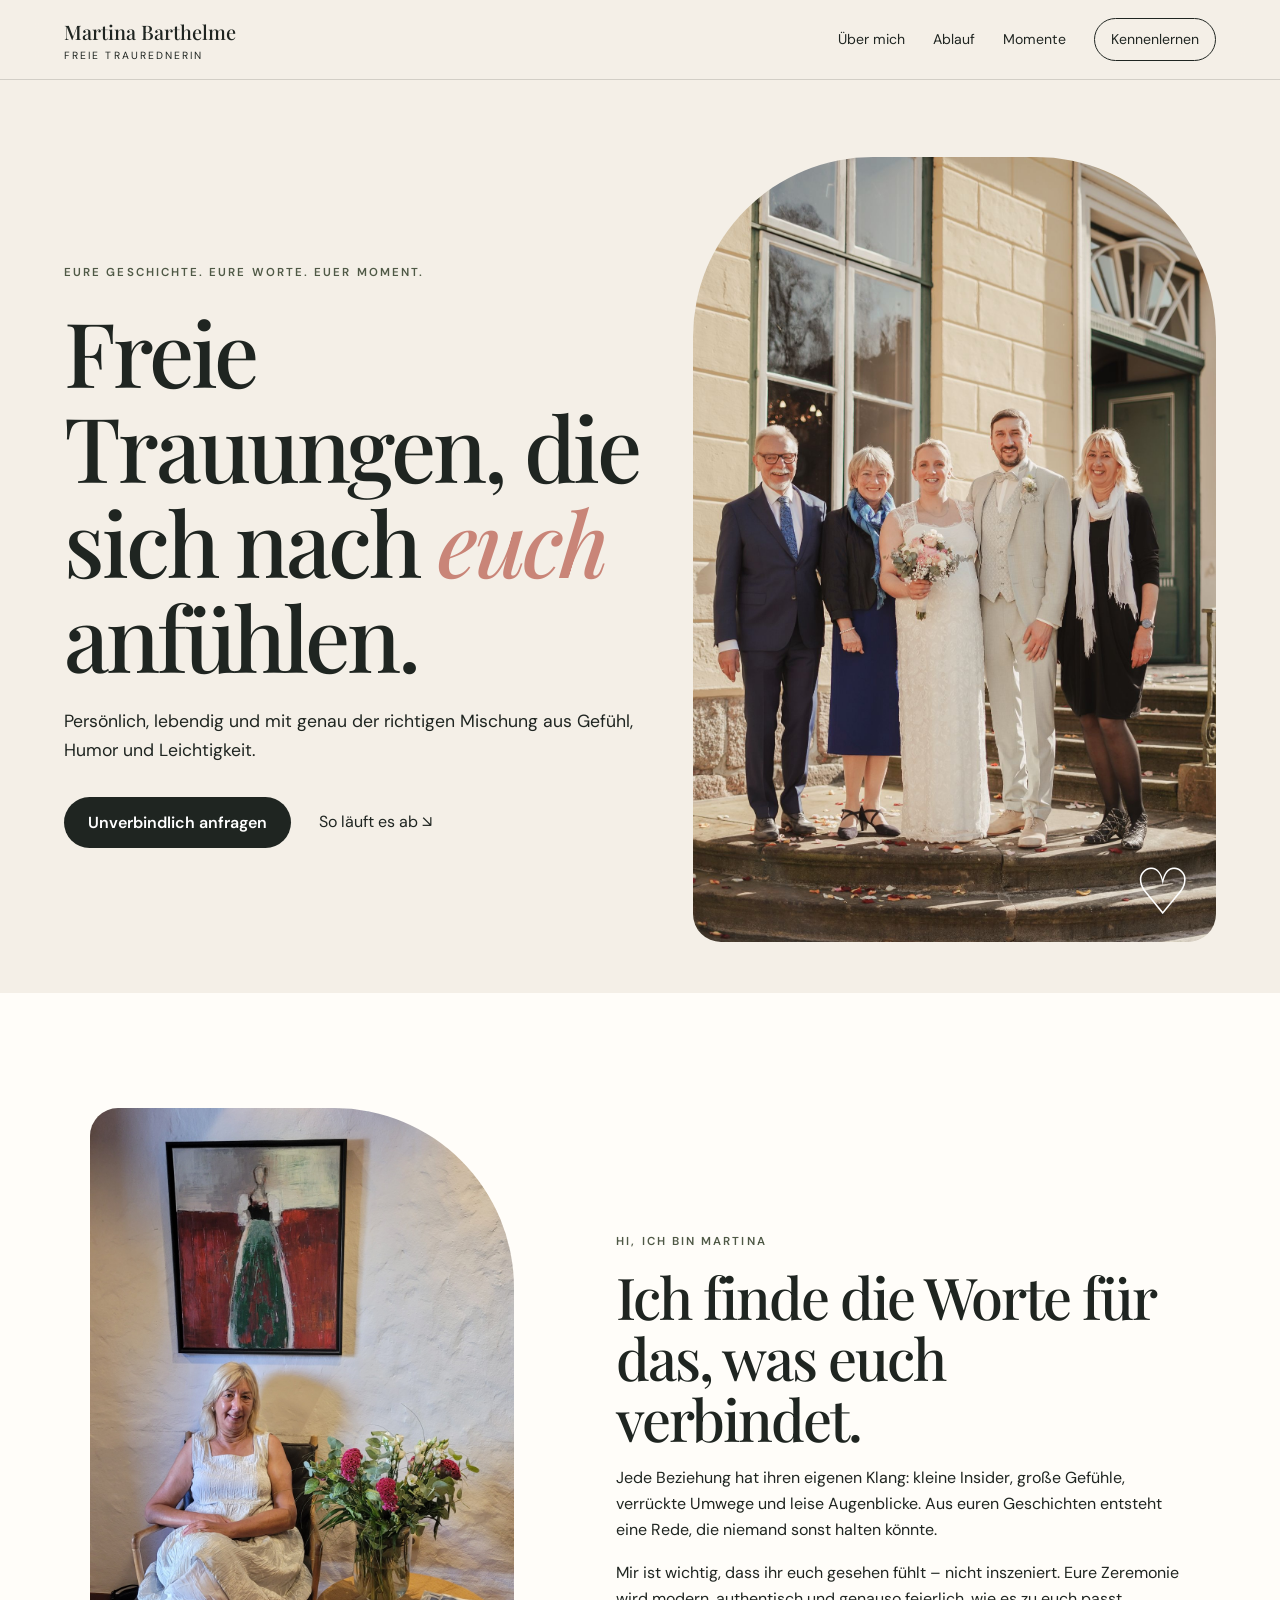
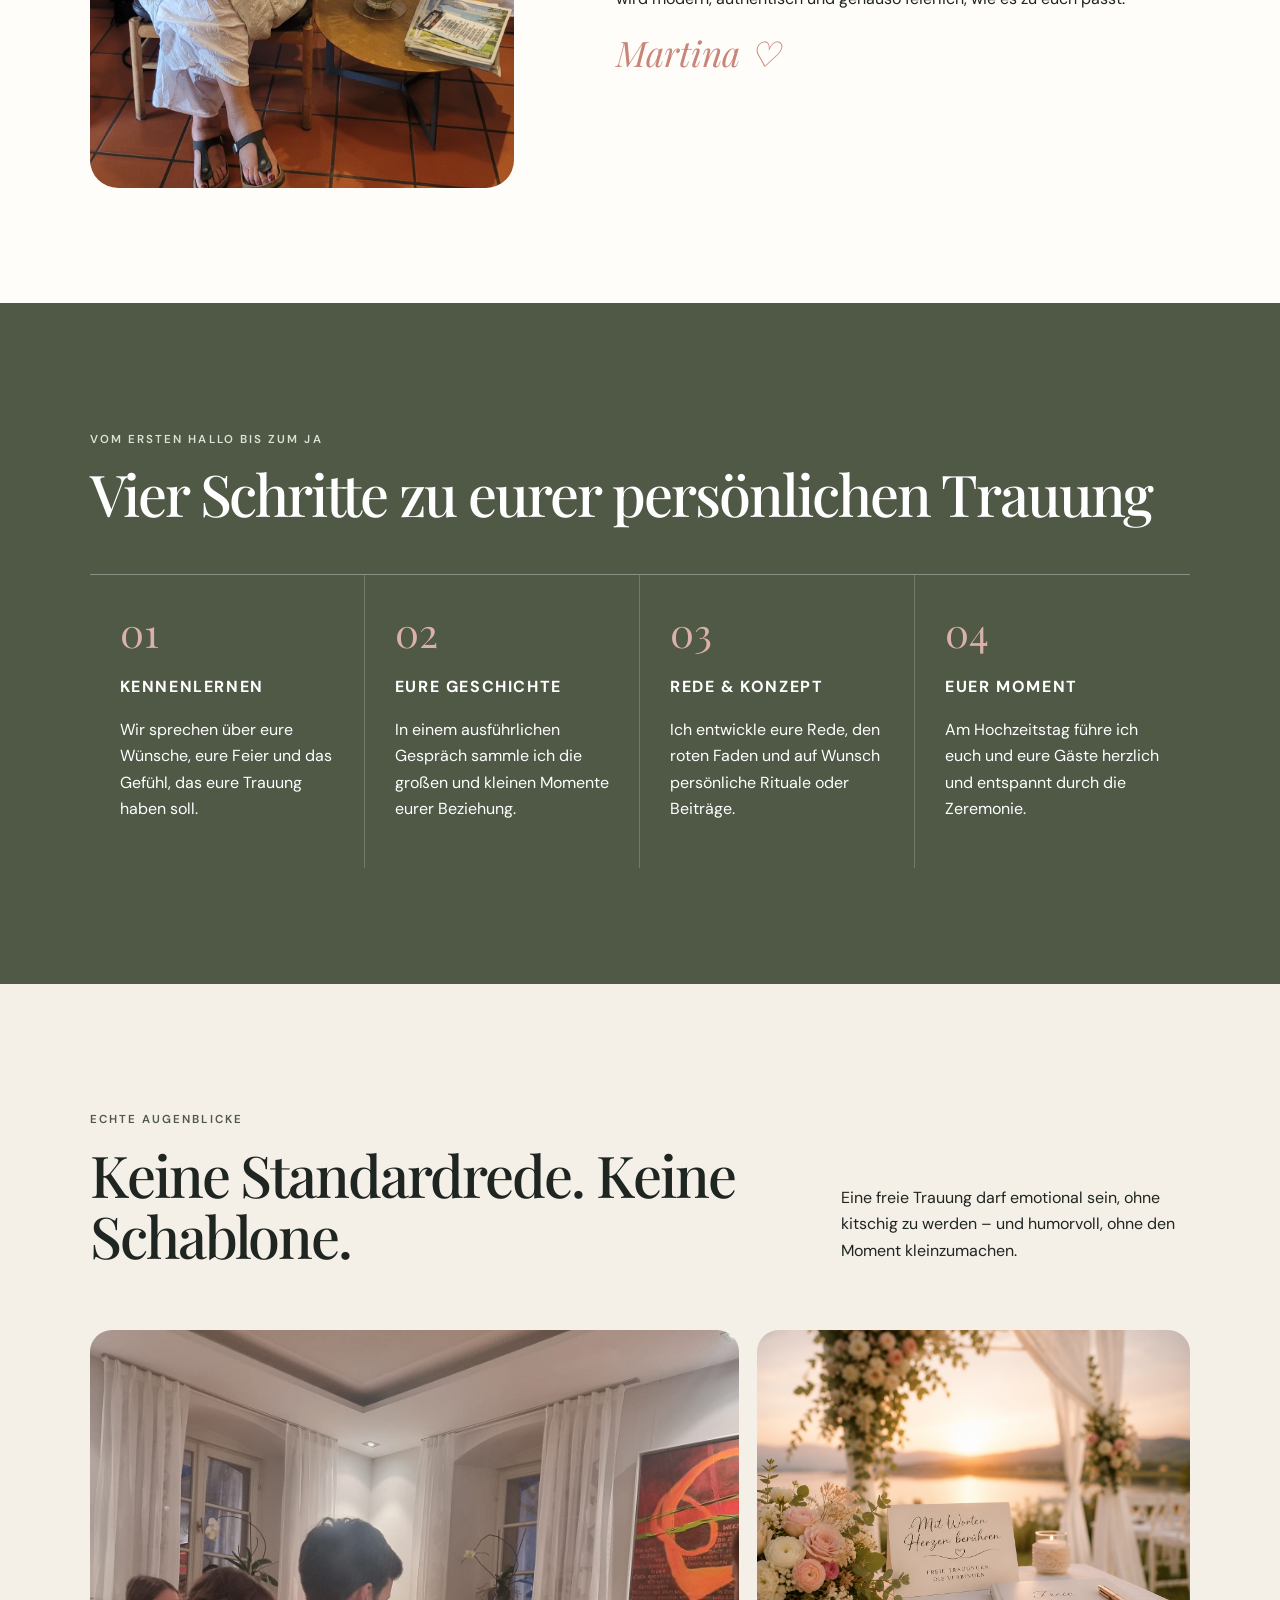
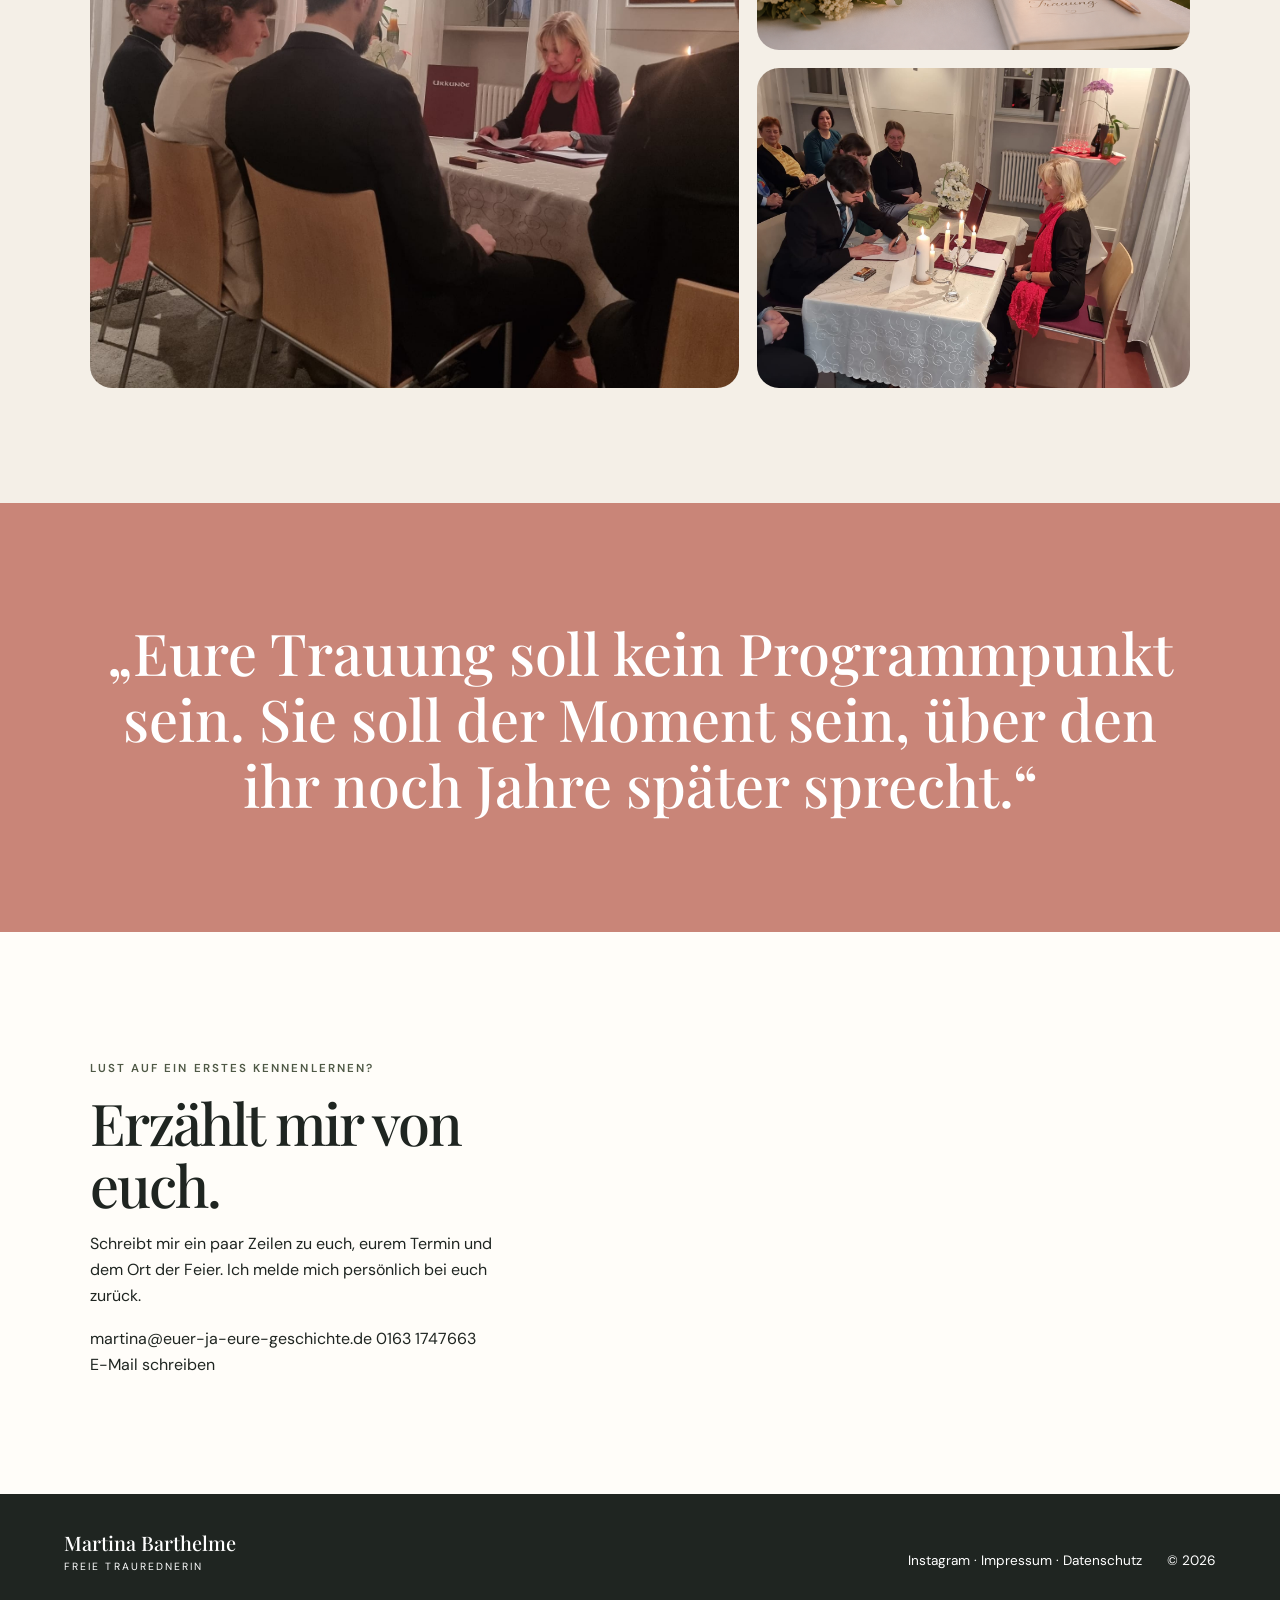
==== index.html @ 6da5a21f "Update index.html" ====
<!doctype html><html lang="de"><head><meta charset="utf-8"><meta name="viewport" content="width=device-width,initial-scale=1"><title>Martina Barthelme · Freie Traurednerin</title><meta name="description" content="Persönliche freie Trauungen mit Herz, Humor und Leichtigkeit."><link rel="preconnect" href="https://fonts.googleapis.com"><link rel="preconnect" href="https://fonts.gstatic.com" crossorigin><link href="https://fonts.googleapis.com/css2?family=DM+Sans:wght@400;500;600&family=Playfair+Display:ital,wght@0,500;1,500&display=swap" rel="stylesheet"><link rel="stylesheet" href="styles.css"></head><body>
<header><a class="brand" href="#start"><b>Martina Barthelme</b><span>Freie Traurednerin</span></a><button id="menu">Menü</button><nav><a href="#ueber">Über mich</a><a href="#ablauf">Ablauf</a><a href="#momente">Momente</a><a class="pill" href="#kontakt">Kennenlernen</a></nav></header>
<main><section id="start" class="hero"><div class="copy"><p class="kicker">Eure Geschichte. Eure Worte. Euer Moment.</p><h1>Freie Trauungen, die sich nach <em>euch</em> anfühlen.</h1><p>Persönlich, lebendig und mit genau der richtigen Mischung aus Gefühl, Humor und Leichtigkeit.</p><div class="actions"><a class="btn" href="#kontakt">Unverbindlich anfragen</a><a href="#ablauf">So läuft es ab ↘</a></div></div><div class="heroimg"><img src="assets/hochzeit-gruppe.jpg" alt="Martina mit Hochzeitspaar"><i>♡</i></div></section>
<section id="ueber" class="about"><div class="portrait"><img src="assets/martina-portrait.jpg" alt="Martina Barthelme"></div><div><p class="kicker">Hi, ich bin Martina</p><h2>Ich finde die Worte für das, was euch verbindet.</h2><p>Jede Beziehung hat ihren eigenen Klang: kleine Insider, große Gefühle, verrückte Umwege und leise Augenblicke. Aus euren Geschichten entsteht eine Rede, die niemand sonst halten könnte.</p><p>Mir ist wichtig, dass ihr euch gesehen fühlt – nicht inszeniert. Eure Zeremonie wird modern, authentisch und genauso feierlich, wie es zu euch passt.</p><div class="sign">Martina ♡</div></div></section>
<section id="ablauf" class="process"><p class="kicker">Vom ersten Hallo bis zum Ja</p><h2>Vier Schritte zu eurer persönlichen Trauung</h2><div class="steps"><article><b>01</b><h3>Kennenlernen</h3><p>Wir sprechen über eure Wünsche, eure Feier und das Gefühl, das eure Trauung haben soll.</p></article><article><b>02</b><h3>Eure Geschichte</h3><p>In einem ausführlichen Gespräch sammle ich die großen und kleinen Momente eurer Beziehung.</p></article><article><b>03</b><h3>Rede & Konzept</h3><p>Ich entwickle eure Rede, den roten Faden und auf Wunsch persönliche Rituale oder Beiträge.</p></article><article><b>04</b><h3>Euer Moment</h3><p>Am Hochzeitstag führe ich euch und eure Gäste herzlich und entspannt durch die Zeremonie.</p></article></div></section>
<section id="momente" class="moments"><div class="intro"><div><p class="kicker">Echte Augenblicke</p><h2>Keine Standardrede. Keine Schablone.</h2></div><p>Eine freie Trauung darf emotional sein, ohne kitschig zu werden – und humorvoll, ohne den Moment kleinzumachen.</p></div><div class="gallery"><figure class="big"><img src="assets/trauung-lesung.jpg" alt="Martina während einer Trauung"></figure><figure><img src="assets/traurednerin.png" alt="Martina mit Herz"></figure><figure><img src="assets/trauung-unterschrift.jpg" alt="Unterschrift während einer Trauung"></figure></div></section>
<section class="quote">„Eure Trauung soll kein Programmpunkt sein. Sie soll der Moment sein, über den ihr noch Jahre später sprecht.“</section>
  




  <section id="kontakt" class="contact">
    <div>
      <p class="kicker">Lust auf ein erstes Kennenlernen?</p>
      <h2>Erzählt mir von euch.</h2>

      <p>
        Schreibt mir ein paar Zeilen zu euch, eurem Termin und dem Ort der Feier.
        Ich melde mich persönlich bei euch zurück.
      </p>

      <div class="contact-details">
        <a href="mailto:martina@euer-ja-eure-geschichte.de">
          martina@euer-ja-eure-geschichte.de
        </a>

        <a href="tel:+491631747663">
          0163 1747663
        </a>
      </div>

      <div class="contact-cta">
        <a class="button"
           href="mailto:martina@euer-ja-eure-geschichte.de?subject=Anfrage%20freie%20Trauung">
          E-Mail schreiben
        </a>
      </div>
    </div>
  </section>


  

</main>
<footer>
  <div class="brand">
    <b>Martina Barthelme</b><span>Freie Traurednerin</span></div><div><a href="#">Instagram</a> · <a href="impressum.html">Impressum</a> · <a href="datenschutz_martina_barthelme.html">Datenschutz</a></div><span>© 2026</span></footer><script src="script.js"></script>
                                                                                                                                                                                                                                                                            </body></html>
---- styles.css ----
:root{--cream:#f4efe7;--paper:#fffdf9;--ink:#1f2521;--olive:#4f5946;--rose:#c98578;--line:rgba(31,37,33,.16)}*{box-sizing:border-box}html{scroll-behavior:smooth}body{margin:0;background:var(--cream);color:var(--ink);font-family:"DM Sans",sans-serif;line-height:1.65}img{width:100%;height:100%;object-fit:cover;display:block}a{color:inherit;text-decoration:none}header{position:sticky;top:0;z-index:10;display:flex;justify-content:space-between;align-items:center;padding:18px 5vw;background:#f4efe7e8;backdrop-filter:blur(16px);border-bottom:1px solid var(--line)}.brand{display:flex;flex-direction:column;line-height:1.1}.brand b{font:500 1.25rem "Playfair Display",serif}.brand span{text-transform:uppercase;letter-spacing:.2em;font-size:.65rem;margin-top:5px}nav{display:flex;gap:28px;align-items:center;font-size:.88rem}.pill{border:1px solid;border-radius:99px;padding:9px 16px}#menu{display:none;border:1px solid;border-radius:99px;background:none;padding:8px 14px}.hero{min-height:88vh;padding:6vw 5vw 4vw;display:grid;grid-template-columns:1.05fr .95fr;gap:4vw}.copy{align-self:center}.kicker{text-transform:uppercase;letter-spacing:.18em;font-weight:600;font-size:.72rem;color:var(--olive)}h1,h2{font:500 clamp(2.4rem,4.5vw,5rem)/1.06 "Playfair Display",serif;letter-spacing:-.035em;margin:.25em 0}h1{font-size:clamp(3.2rem,7vw,7rem)}h1 em{color:var(--rose)}.copy>p:not(.kicker){max-width:600px;font-size:1.1rem}.actions{display:flex;align-items:center;gap:28px;margin-top:32px}.btn{display:inline-block;border:0;border-radius:99px;background:var(--ink);color:white;padding:15px 24px;font:600 1rem "DM Sans"}.heroimg{position:relative;min-height:650px;border-radius:180px 180px 28px 28px;overflow:hidden}.heroimg i{position:absolute;right:25px;bottom:12px;color:white;font:4rem serif}.about,.contact{padding:9vw 7vw;background:var(--paper);display:grid;grid-template-columns:.85fr 1.15fr;gap:8vw;align-items:center}.portrait{height:680px;border-radius:28px 180px 28px 28px;overflow:hidden}.sign{font:italic 2.2rem "Playfair Display";color:var(--rose)}.process{padding:9vw 7vw;background:var(--olive);color:white}.process .kicker{color:#dce3d6}.steps{display:grid;grid-template-columns:repeat(4,1fr);margin-top:50px;border-top:1px solid #ffffff55}.steps article{padding:30px;border-right:1px solid #ffffff33}.steps article:last-child{border:0}.steps b{font:2.5rem "Playfair Display";color:#d9b1a8}.steps h3{text-transform:uppercase;letter-spacing:.1em;font-size:1rem}.moments{padding:9vw 7vw}.intro{display:grid;grid-template-columns:1.3fr .7fr;gap:8vw;align-items:end}.gallery{display:grid;grid-template-columns:1.2fr .8fr;grid-template-rows:320px 320px;gap:18px;margin-top:50px}.gallery figure{margin:0;overflow:hidden;border-radius:22px}.gallery .big{grid-row:1/3}.quote{padding:9vw 8vw;background:var(--rose);color:white;text-align:center;font:500 clamp(2rem,4.5vw,4.8rem)/1.15 "Playfair Display"}.contact form{display:grid;gap:17px}.contact label{display:grid;gap:6px;font-size:.85rem;font-weight:600}input,textarea{border:0;border-bottom:1px solid var(--line);background:transparent;padding:12px 2px;font:inherit}footer{padding:35px 5vw;background:var(--ink);color:white;display:grid;grid-template-columns:1fr auto auto;gap:25px;align-items:end;font-size:.85rem}footer .brand{font-size:1rem}@media(max-width:900px){#menu{display:block}nav{display:none;position:absolute;top:75px;left:5vw;right:5vw;background:var(--paper);padding:20px;border-radius:20px;flex-direction:column;align-items:stretch}nav.open{display:flex}.hero,.about,.contact{grid-template-columns:1fr}.heroimg{min-height:520px}.portrait{height:550px}.steps{grid-template-columns:1fr 1fr}.intro{grid-template-columns:1fr}footer{grid-template-columns:1fr}}@media(max-width:600px){header{padding:15px 20px}.hero,.about,.process,.moments,.contact{padding:65px 22px}.heroimg{min-height:420px;border-radius:110px 110px 24px 24px}.actions{align-items:flex-start;flex-direction:column}.steps{grid-template-columns:1fr}.steps article{border-right:0;border-bottom:1px solid #ffffff33}.gallery{grid-template-columns:1fr;grid-template-rows:420px 300px 300px}.gallery .big{grid-row:auto}}
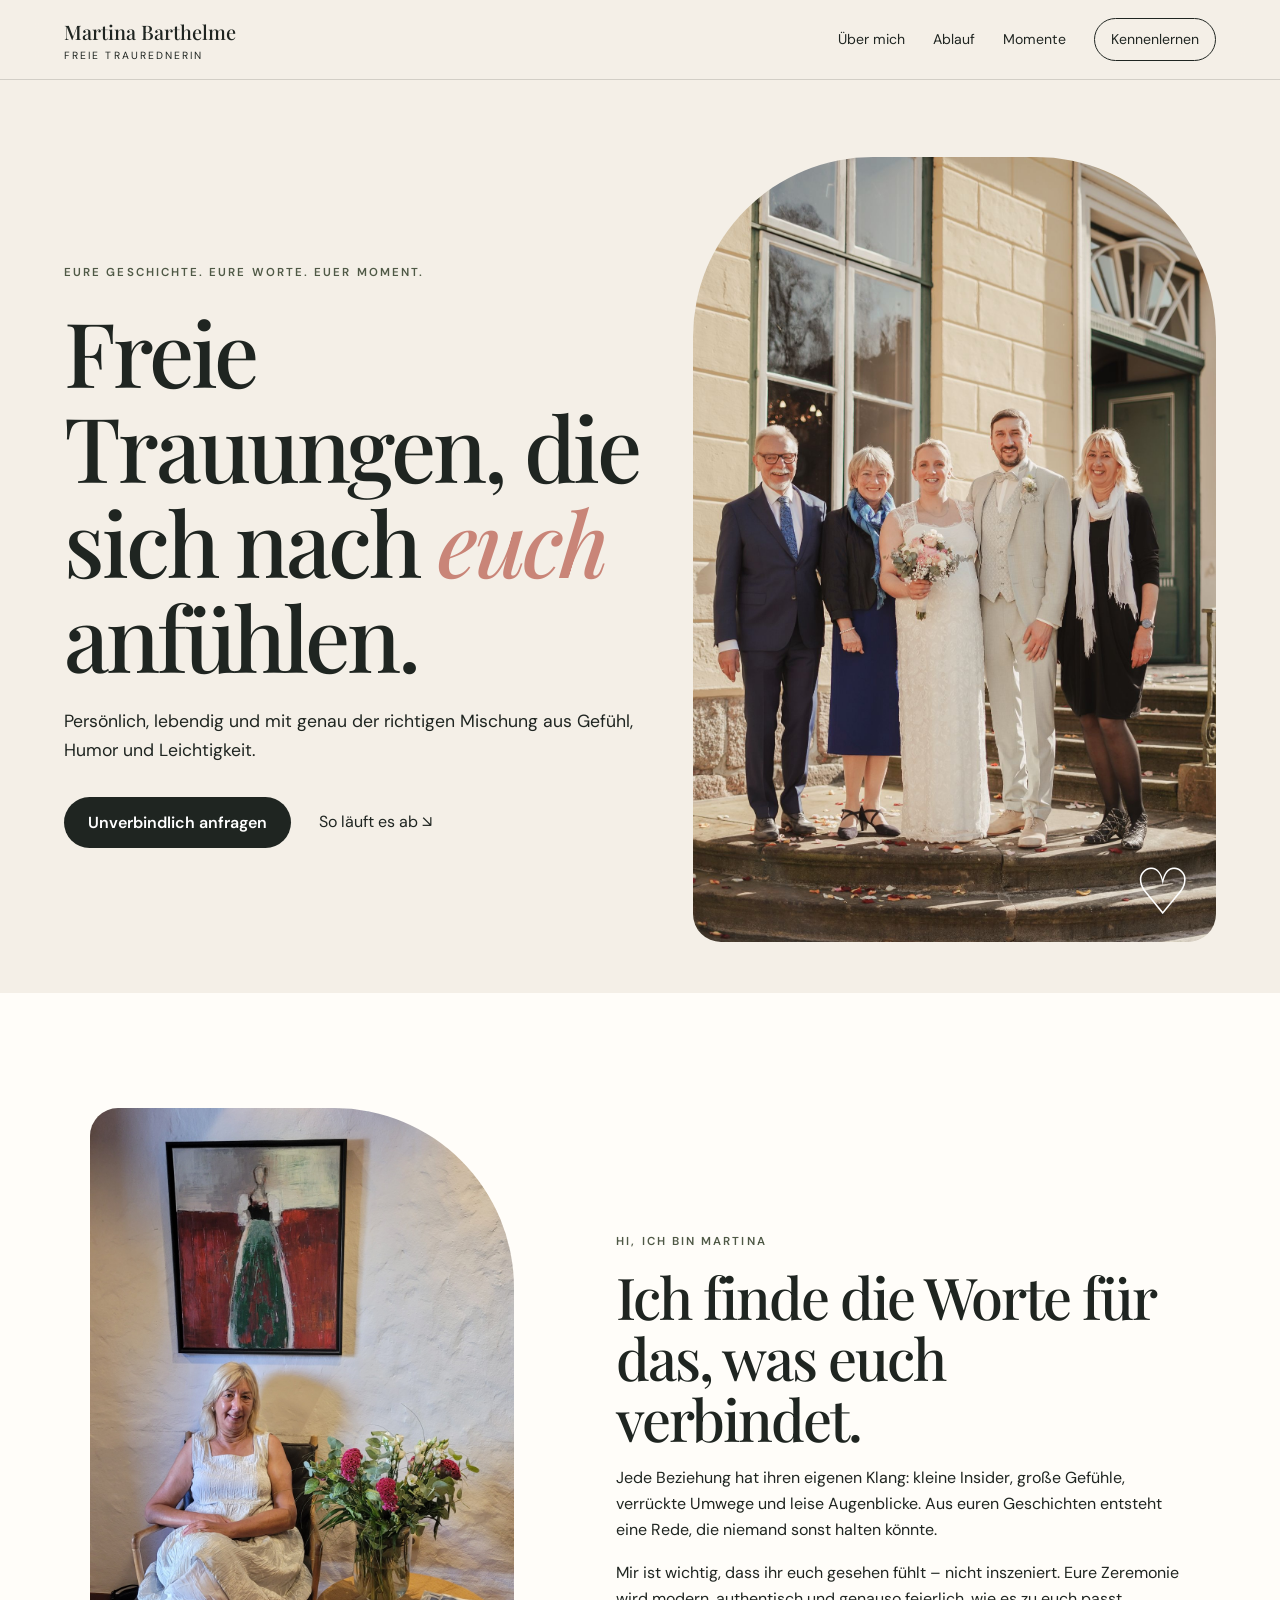
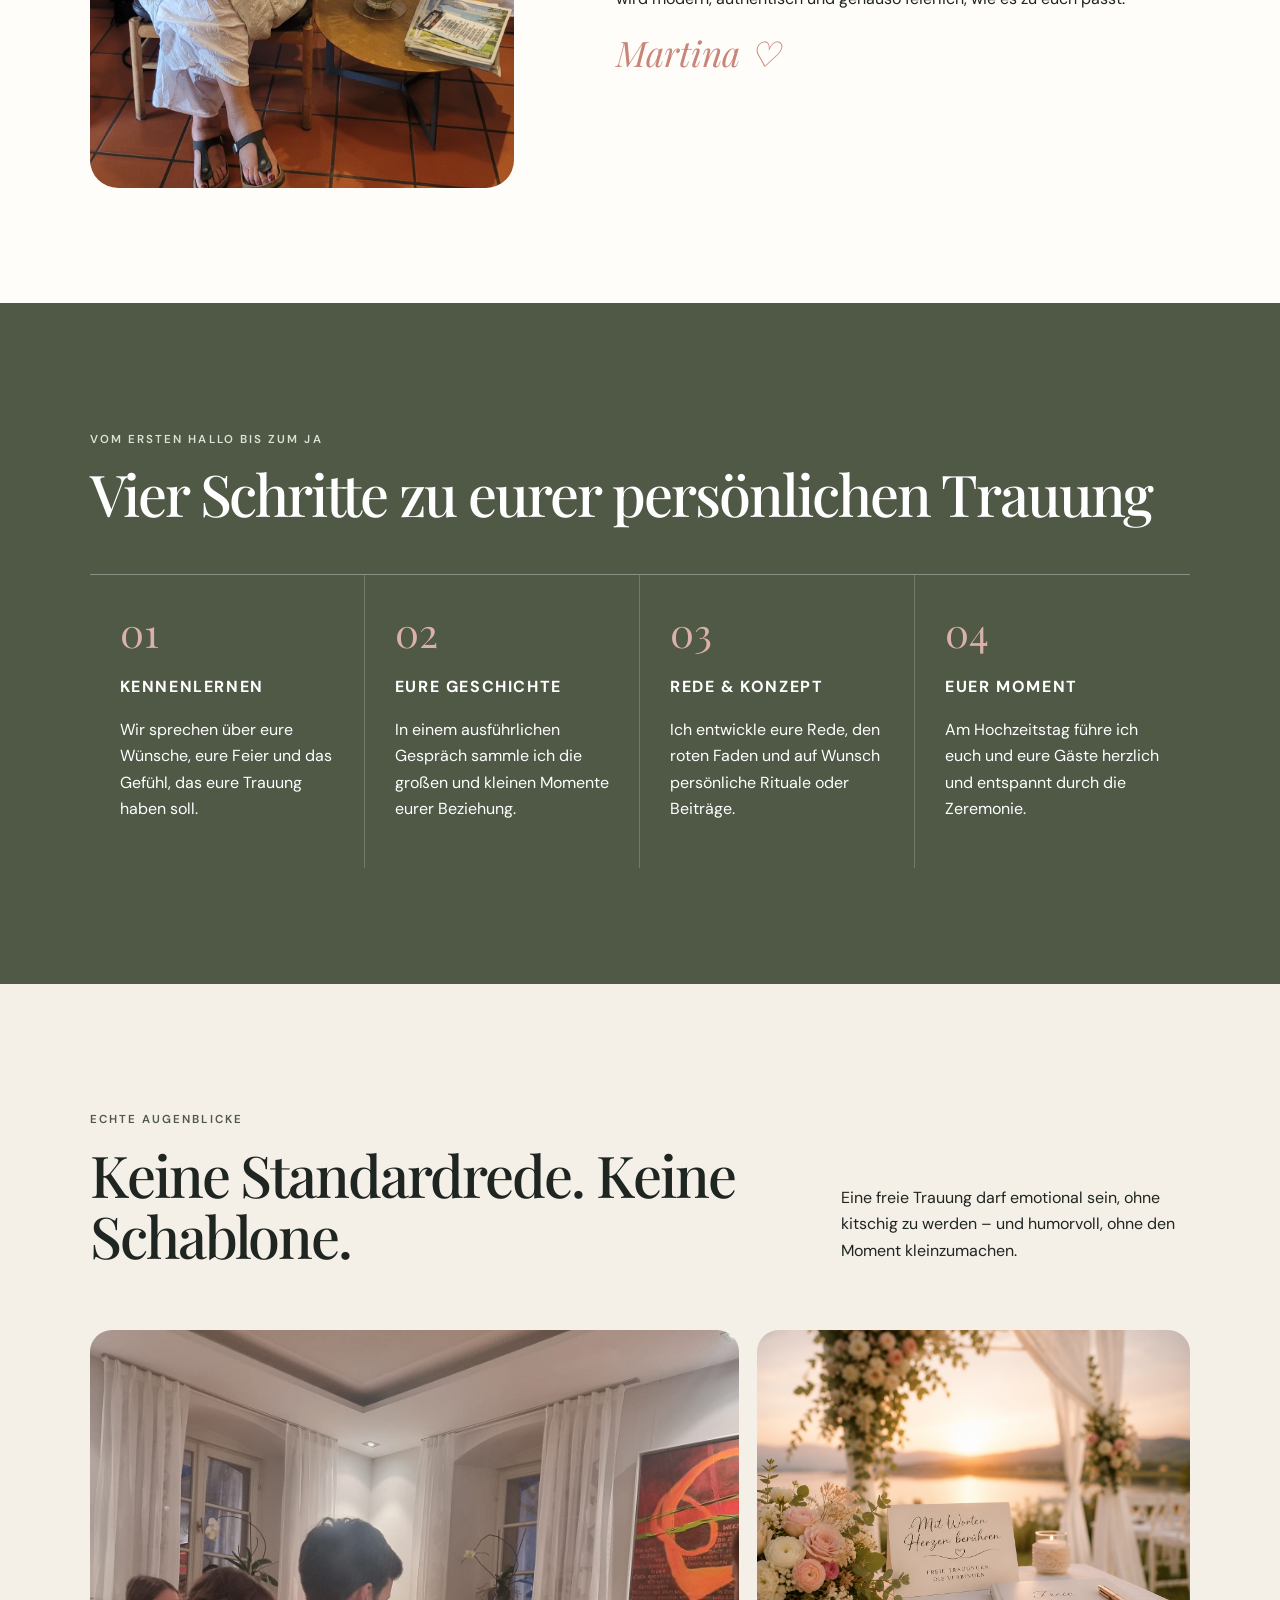
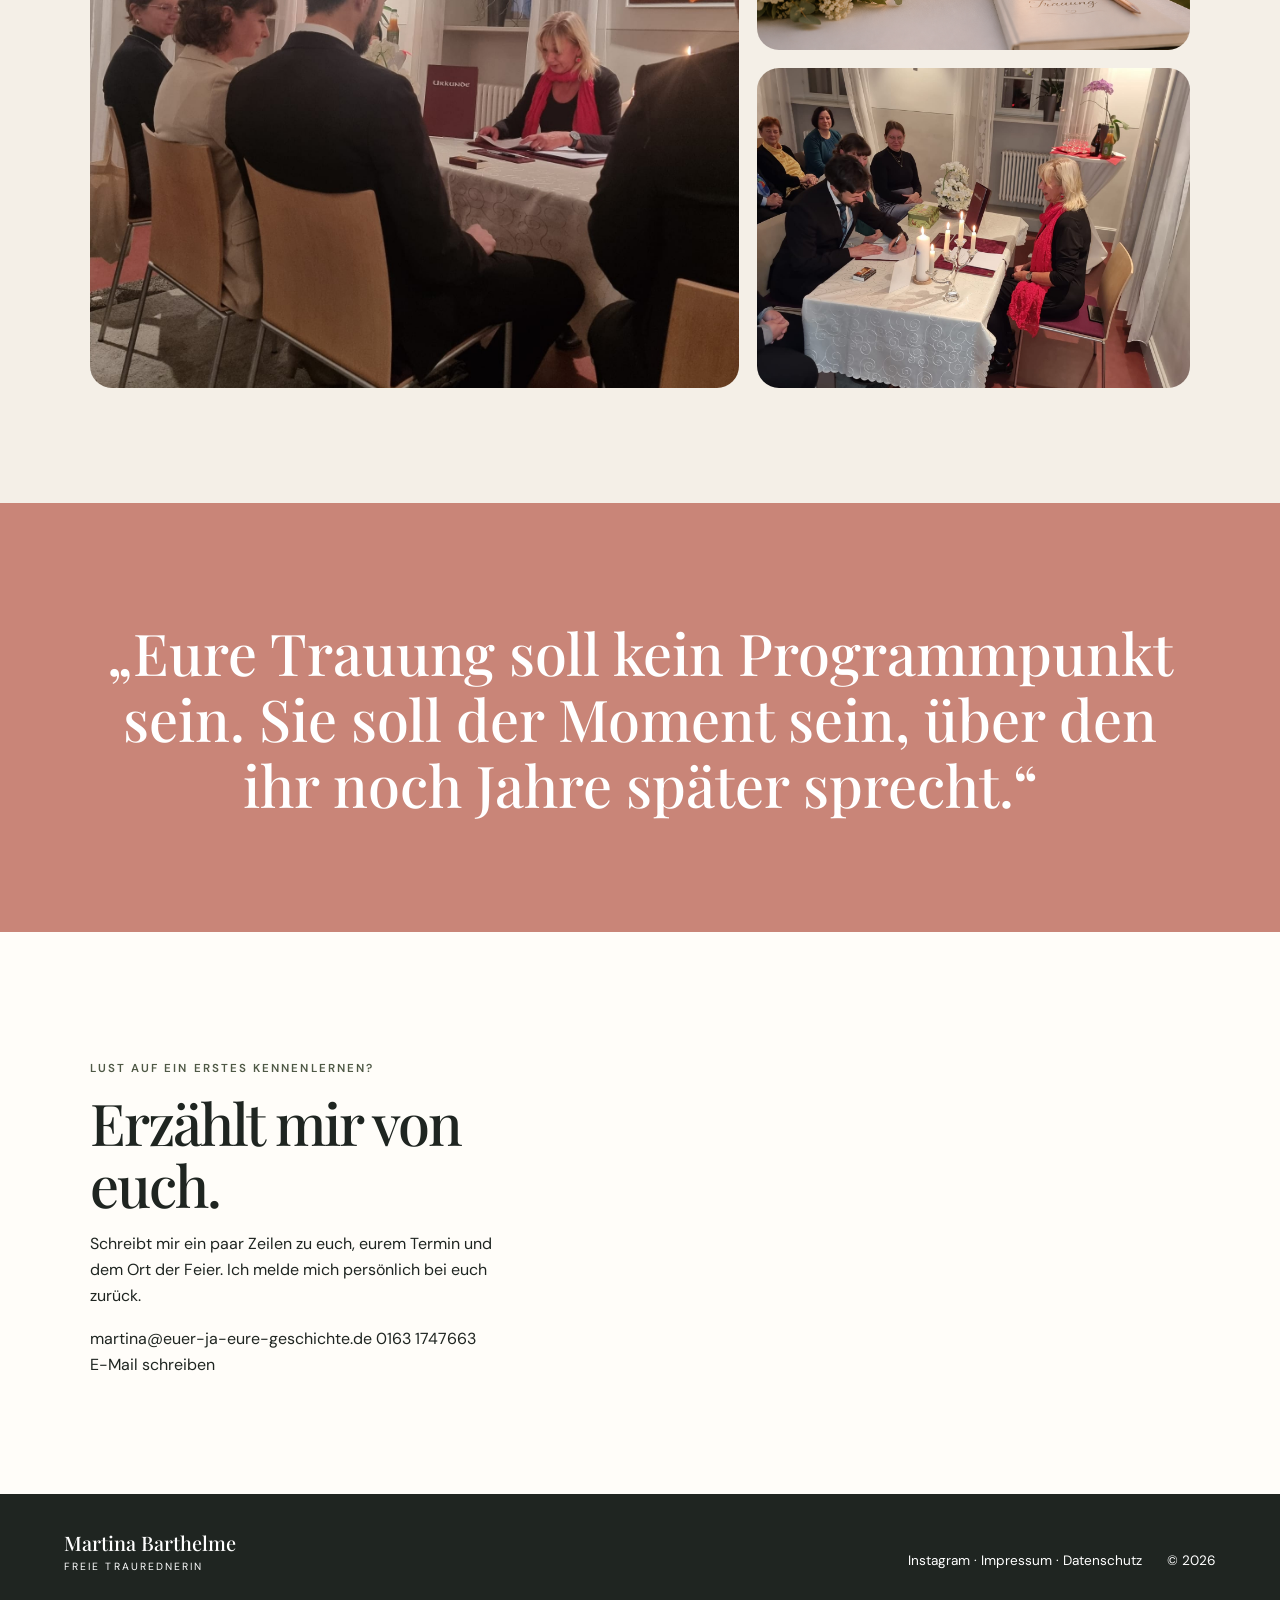
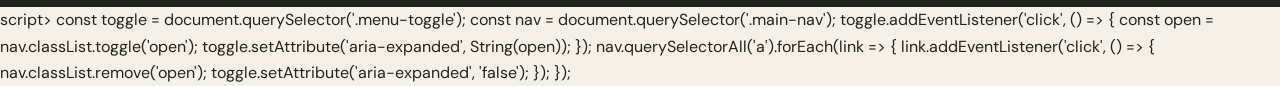
==== commit 2e0c06b4: "Implement mobile navigation toggle Added JavaScript for mobile navigation toggle functionality." ====
--- a/index.html
+++ b/index.html
@@ -45,5 +45,28 @@
 </main>
 <footer>
   <div class="brand">
-    <b>Martina Barthelme</b><span>Freie Traurednerin</span></div><div><a href="#">Instagram</a> · <a href="impressum.html">Impressum</a> · <a href="datenschutz_martina_barthelme.html">Datenschutz</a></div><span>© 2026</span></footer><script src="script.js"></script>
-                                                                                                                                                                                                                                                                            </body></html>
+    <b>Martina Barthelme</b><span>Freie Traurednerin</span></div><div><a href="#">Instagram</a> · 
+      <a href="impressum.html">Impressum</a> · 
+      <a href="datenschutz_martina_barthelme.html">Datenschutz</a>
+    </div><span>© 2026</span>
+</footer>
+  <script src="script.js"></script> 
+  script>
+  const toggle = document.querySelector('.menu-toggle');
+  const nav = document.querySelector('.main-nav');
+
+  toggle.addEventListener('click', () => {
+    const open = nav.classList.toggle('open');
+    toggle.setAttribute('aria-expanded', String(open));
+  });
+
+  nav.querySelectorAll('a').forEach(link => {
+    link.addEventListener('click', () => {
+      nav.classList.remove('open');
+      toggle.setAttribute('aria-expanded', 'false');
+    });
+  });
+</script>
+
+</body>
+  </html>
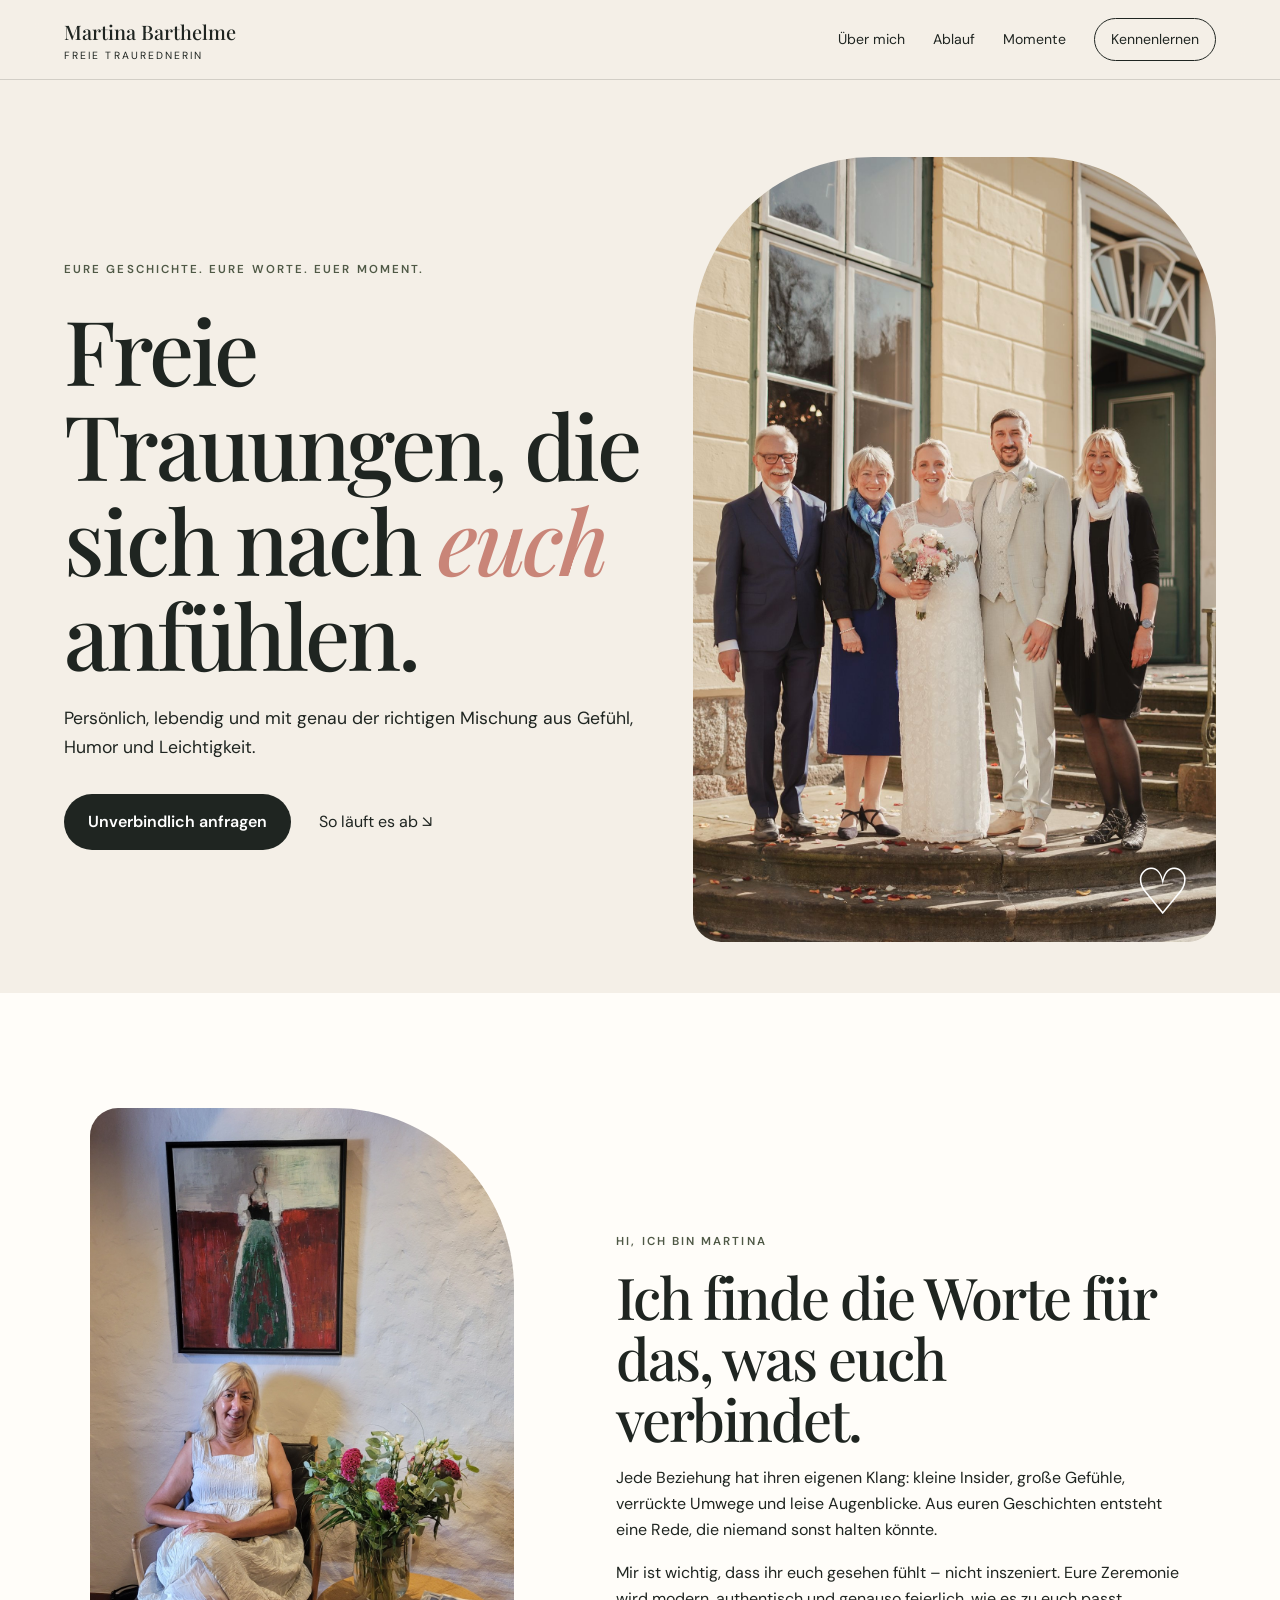
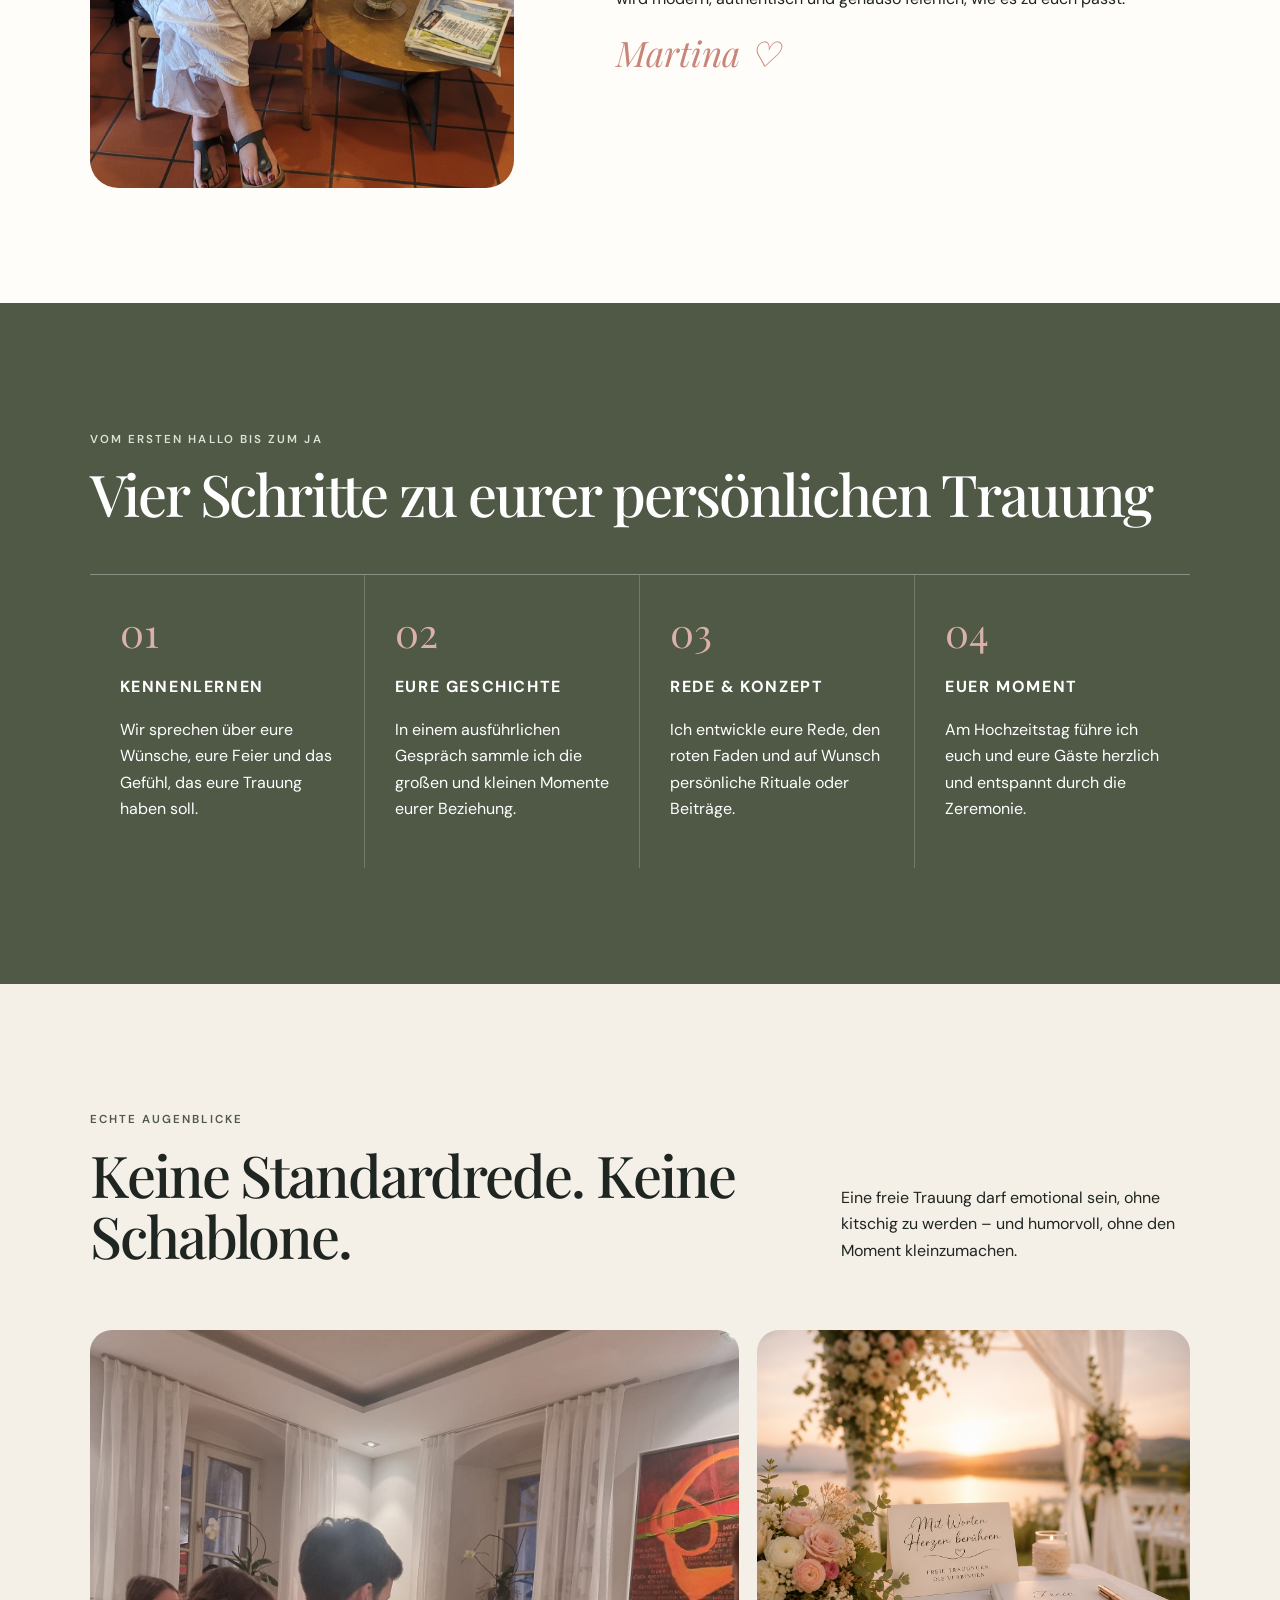
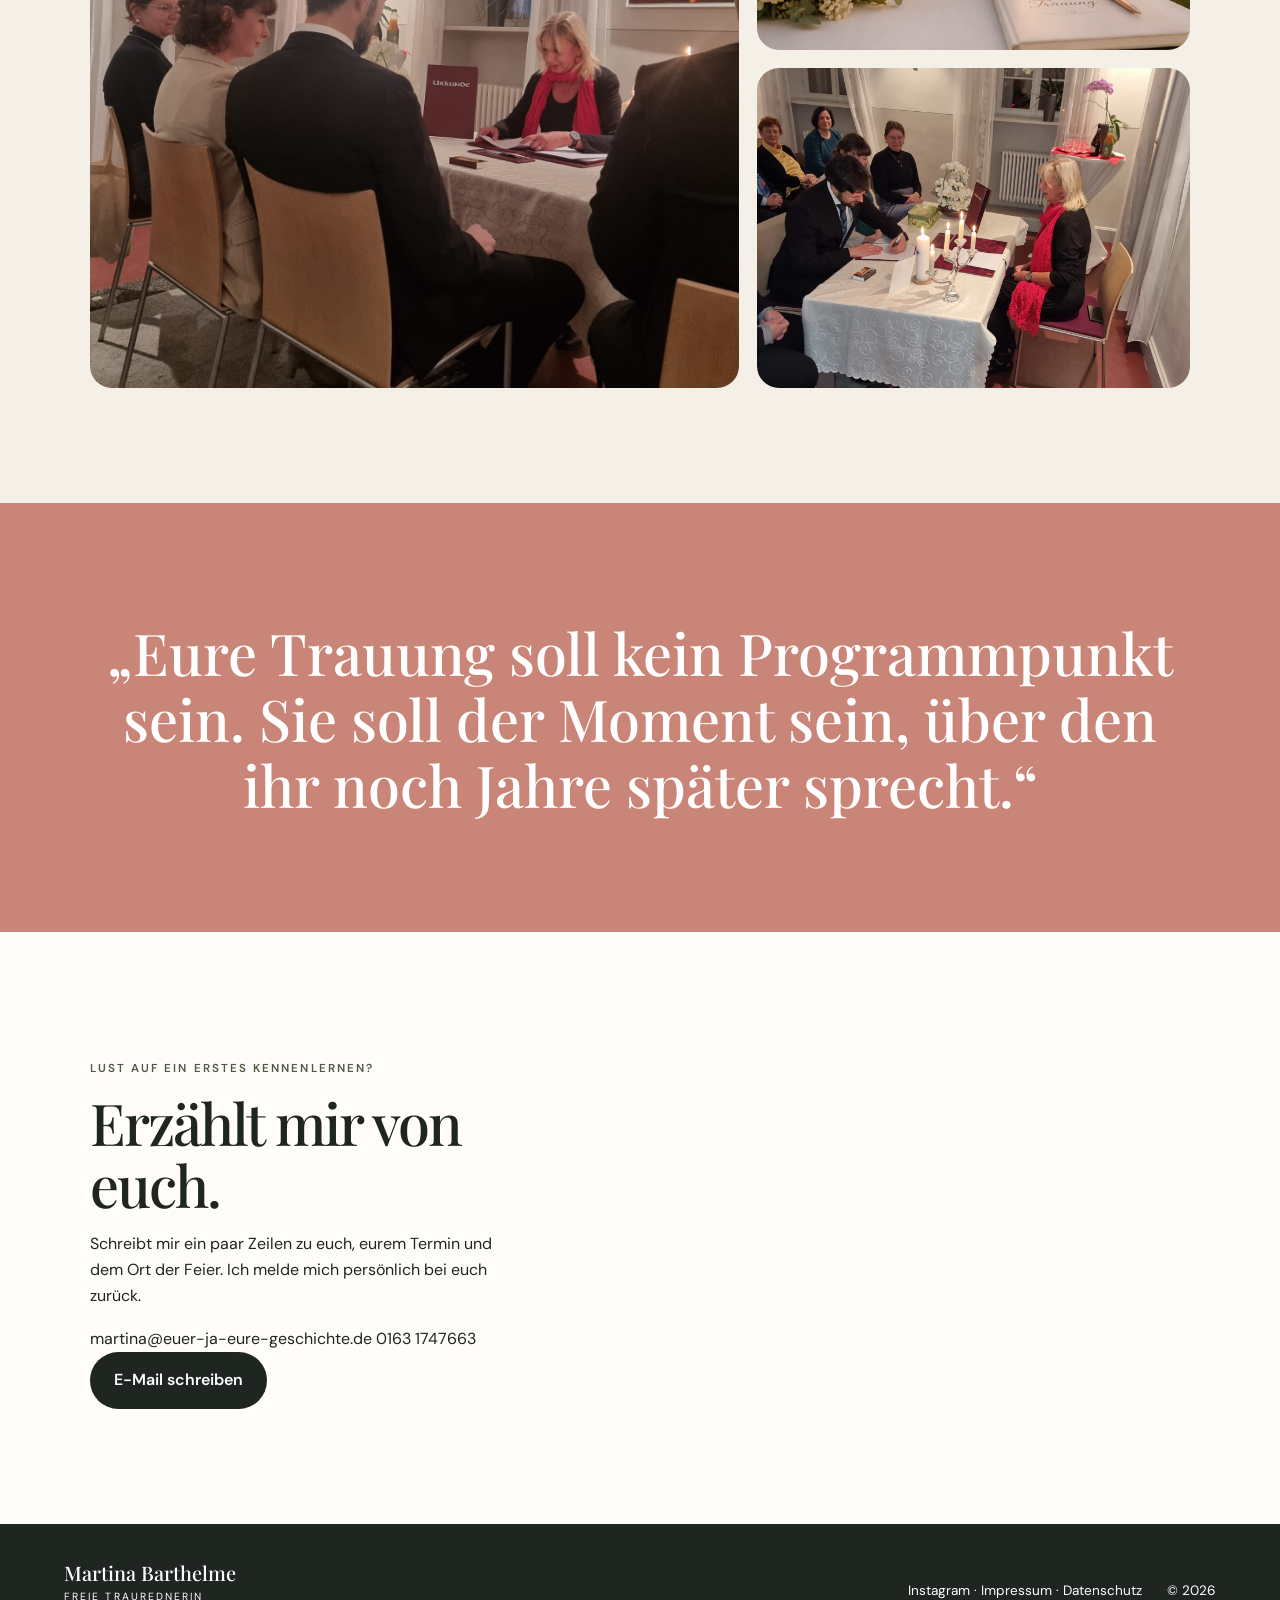
==== commit 65180a4f: "Fix script tag formatting in index.html" ====
--- a/index.html
+++ b/index.html
@@ -51,7 +51,7 @@
     </div><span>© 2026</span>
 </footer>
   <script src="script.js"></script> 
-  script>
+  <script>
   const toggle = document.querySelector('.menu-toggle');
   const nav = document.querySelector('.main-nav');
 
--- a/styles.css
+++ b/styles.css
@@ -1,2 +1,17 @@
 
-:root{--cream:#f4efe7;--paper:#fffdf9;--ink:#1f2521;--olive:#4f5946;--rose:#c98578;--line:rgba(31,37,33,.16)}*{box-sizing:border-box}html{scroll-behavior:smooth}body{margin:0;background:var(--cream);color:var(--ink);font-family:"DM Sans",sans-serif;line-height:1.65}img{width:100%;height:100%;object-fit:cover;display:block}a{color:inherit;text-decoration:none}header{position:sticky;top:0;z-index:10;display:flex;justify-content:space-between;align-items:center;padding:18px 5vw;background:#f4efe7e8;backdrop-filter:blur(16px);border-bottom:1px solid var(--line)}.brand{display:flex;flex-direction:column;line-height:1.1}.brand b{font:500 1.25rem "Playfair Display",serif}.brand span{text-transform:uppercase;letter-spacing:.2em;font-size:.65rem;margin-top:5px}nav{display:flex;gap:28px;align-items:center;font-size:.88rem}.pill{border:1px solid;border-radius:99px;padding:9px 16px}#menu{display:none;border:1px solid;border-radius:99px;background:none;padding:8px 14px}.hero{min-height:88vh;padding:6vw 5vw 4vw;display:grid;grid-template-columns:1.05fr .95fr;gap:4vw}.copy{align-self:center}.kicker{text-transform:uppercase;letter-spacing:.18em;font-weight:600;font-size:.72rem;color:var(--olive)}h1,h2{font:500 clamp(2.4rem,4.5vw,5rem)/1.06 "Playfair Display",serif;letter-spacing:-.035em;margin:.25em 0}h1{font-size:clamp(3.2rem,7vw,7rem)}h1 em{color:var(--rose)}.copy>p:not(.kicker){max-width:600px;font-size:1.1rem}.actions{display:flex;align-items:center;gap:28px;margin-top:32px}.btn{display:inline-block;border:0;border-radius:99px;background:var(--ink);color:white;padding:15px 24px;font:600 1rem "DM Sans"}.heroimg{position:relative;min-height:650px;border-radius:180px 180px 28px 28px;overflow:hidden}.heroimg i{position:absolute;right:25px;bottom:12px;color:white;font:4rem serif}.about,.contact{padding:9vw 7vw;background:var(--paper);display:grid;grid-template-columns:.85fr 1.15fr;gap:8vw;align-items:center}.portrait{height:680px;border-radius:28px 180px 28px 28px;overflow:hidden}.sign{font:italic 2.2rem "Playfair Display";color:var(--rose)}.process{padding:9vw 7vw;background:var(--olive);color:white}.process .kicker{color:#dce3d6}.steps{display:grid;grid-template-columns:repeat(4,1fr);margin-top:50px;border-top:1px solid #ffffff55}.steps article{padding:30px;border-right:1px solid #ffffff33}.steps article:last-child{border:0}.steps b{font:2.5rem "Playfair Display";color:#d9b1a8}.steps h3{text-transform:uppercase;letter-spacing:.1em;font-size:1rem}.moments{padding:9vw 7vw}.intro{display:grid;grid-template-columns:1.3fr .7fr;gap:8vw;align-items:end}.gallery{display:grid;grid-template-columns:1.2fr .8fr;grid-template-rows:320px 320px;gap:18px;margin-top:50px}.gallery figure{margin:0;overflow:hidden;border-radius:22px}.gallery .big{grid-row:1/3}.quote{padding:9vw 8vw;background:var(--rose);color:white;text-align:center;font:500 clamp(2rem,4.5vw,4.8rem)/1.15 "Playfair Display"}.contact form{display:grid;gap:17px}.contact label{display:grid;gap:6px;font-size:.85rem;font-weight:600}input,textarea{border:0;border-bottom:1px solid var(--line);background:transparent;padding:12px 2px;font:inherit}footer{padding:35px 5vw;background:var(--ink);color:white;display:grid;grid-template-columns:1fr auto auto;gap:25px;align-items:end;font-size:.85rem}footer .brand{font-size:1rem}@media(max-width:900px){#menu{display:block}nav{display:none;position:absolute;top:75px;left:5vw;right:5vw;background:var(--paper);padding:20px;border-radius:20px;flex-direction:column;align-items:stretch}nav.open{display:flex}.hero,.about,.contact{grid-template-columns:1fr}.heroimg{min-height:520px}.portrait{height:550px}.steps{grid-template-columns:1fr 1fr}.intro{grid-template-columns:1fr}footer{grid-template-columns:1fr}}@media(max-width:600px){header{padding:15px 20px}.hero,.about,.process,.moments,.contact{padding:65px 22px}.heroimg{min-height:420px;border-radius:110px 110px 24px 24px}.actions{align-items:flex-start;flex-direction:column}.steps{grid-template-columns:1fr}.steps article{border-right:0;border-bottom:1px solid #ffffff33}.gallery{grid-template-columns:1fr;grid-template-rows:420px 300px 300px}.gallery .big{grid-row:auto}}
+:root{--cream:#f4efe7;--paper:#fffdf9;--ink:#1f2521;--olive:#4f5946;--rose:#c98578;--line:rgba(31,37,33,.16)}*{box-sizing:border-box}html{scroll-behavior:smooth}
+body{margin:0;background:var(--cream);color:var(--ink);font-family:"DM Sans",sans-serif;line-height:1.65}img{width:100%;height:100%;object-fit:cover;display:block}a{color:inherit;text-decoration:none}header{position:sticky;top:0;z-index:10;display:flex;justify-content:space-between;align-items:center;padding:18px 5vw;background:#f4efe7e8;backdrop-filter:blur(16px);border-bottom:1px solid var(--line)}.brand{display:flex;flex-direction:column;line-height:1.1}.brand b{font:500 1.25rem "Playfair Display",serif}.brand span{text-transform:uppercase;letter-spacing:.2em;font-size:.65rem;margin-top:5px}nav{display:flex;gap:28px;align-items:center;font-size:.88rem}.pill{border:1px solid;border-radius:99px;padding:9px 16px}#menu{display:none;border:1px solid;border-radius:99px;background:none;padding:8px 14px}.hero{min-height:88vh;padding:6vw 5vw 4vw;display:grid;grid-template-columns:1.05fr .95fr;gap:4vw}.copy{align-self:center}.kicker{text-transform:uppercase;letter-spacing:.18em;font-weight:600;font-size:.72rem;color:var(--olive)}h1,h2{font:500 clamp(2.4rem,4.5vw,5rem)/1.06 "Playfair Display",serif;letter-spacing:-.035em;margin:.25em 0}h1{font-size:clamp(3.2rem,7vw,7rem)}h1 em{color:var(--rose)}.copy>p:not(.kicker){max-width:600px;font-size:1.1rem}.actions{display:flex;align-items:center;gap:28px;margin-top:32px}
+.button,
+    .btn{
+      display:inline-flex;
+      align-items:center;
+      justify-content:center;
+      border:none;
+      border-radius:999px;
+      padding:15px 24px;
+      font:inherit;
+      font-weight:600;
+      cursor:pointer;
+      background:var(--ink);
+      color:#fff;
+    }{display:inline-block;border:0;border-radius:99px;background:var(--ink);color:white;padding:15px 24px;font:600 1rem "DM Sans"}.heroimg{position:relative;min-height:650px;border-radius:180px 180px 28px 28px;overflow:hidden}.heroimg i{position:absolute;right:25px;bottom:12px;color:white;font:4rem serif}.about,.contact{padding:9vw 7vw;background:var(--paper);display:grid;grid-template-columns:.85fr 1.15fr;gap:8vw;align-items:center}.portrait{height:680px;border-radius:28px 180px 28px 28px;overflow:hidden}.sign{font:italic 2.2rem "Playfair Display";color:var(--rose)}.process{padding:9vw 7vw;background:var(--olive);color:white}.process .kicker{color:#dce3d6}.steps{display:grid;grid-template-columns:repeat(4,1fr);margin-top:50px;border-top:1px solid #ffffff55}.steps article{padding:30px;border-right:1px solid #ffffff33}.steps article:last-child{border:0}.steps b{font:2.5rem "Playfair Display";color:#d9b1a8}.steps h3{text-transform:uppercase;letter-spacing:.1em;font-size:1rem}.moments{padding:9vw 7vw}.intro{display:grid;grid-template-columns:1.3fr .7fr;gap:8vw;align-items:end}.gallery{display:grid;grid-template-columns:1.2fr .8fr;grid-template-rows:320px 320px;gap:18px;margin-top:50px}.gallery figure{margin:0;overflow:hidden;border-radius:22px}.gallery .big{grid-row:1/3}.quote{padding:9vw 8vw;background:var(--rose);color:white;text-align:center;font:500 clamp(2rem,4.5vw,4.8rem)/1.15 "Playfair Display"}.contact form{display:grid;gap:17px}.contact label{display:grid;gap:6px;font-size:.85rem;font-weight:600}input,textarea{border:0;border-bottom:1px solid var(--line);background:transparent;padding:12px 2px;font:inherit}footer{padding:35px 5vw;background:var(--ink);color:white;display:grid;grid-template-columns:1fr auto auto;gap:25px;align-items:end;font-size:.85rem}footer .brand{font-size:1rem}@media(max-width:900px){#menu{display:block}nav{display:none;position:absolute;top:75px;left:5vw;right:5vw;background:var(--paper);padding:20px;border-radius:20px;flex-direction:column;align-items:stretch}nav.open{display:flex}.hero,.about,.contact{grid-template-columns:1fr}.heroimg{min-height:520px}.portrait{height:550px}.steps{grid-template-columns:1fr 1fr}.intro{grid-template-columns:1fr}footer{grid-template-columns:1fr}}@media(max-width:600px){header{padding:15px 20px}.hero,.about,.process,.moments,.contact{padding:65px 22px}.heroimg{min-height:420px;border-radius:110px 110px 24px 24px}.actions{align-items:flex-start;flex-direction:column}.steps{grid-template-columns:1fr}.steps article{border-right:0;border-bottom:1px solid #ffffff33}.gallery{grid-template-columns:1fr;grid-template-rows:420px 300px 300px}.gallery .big{grid-row:auto}}
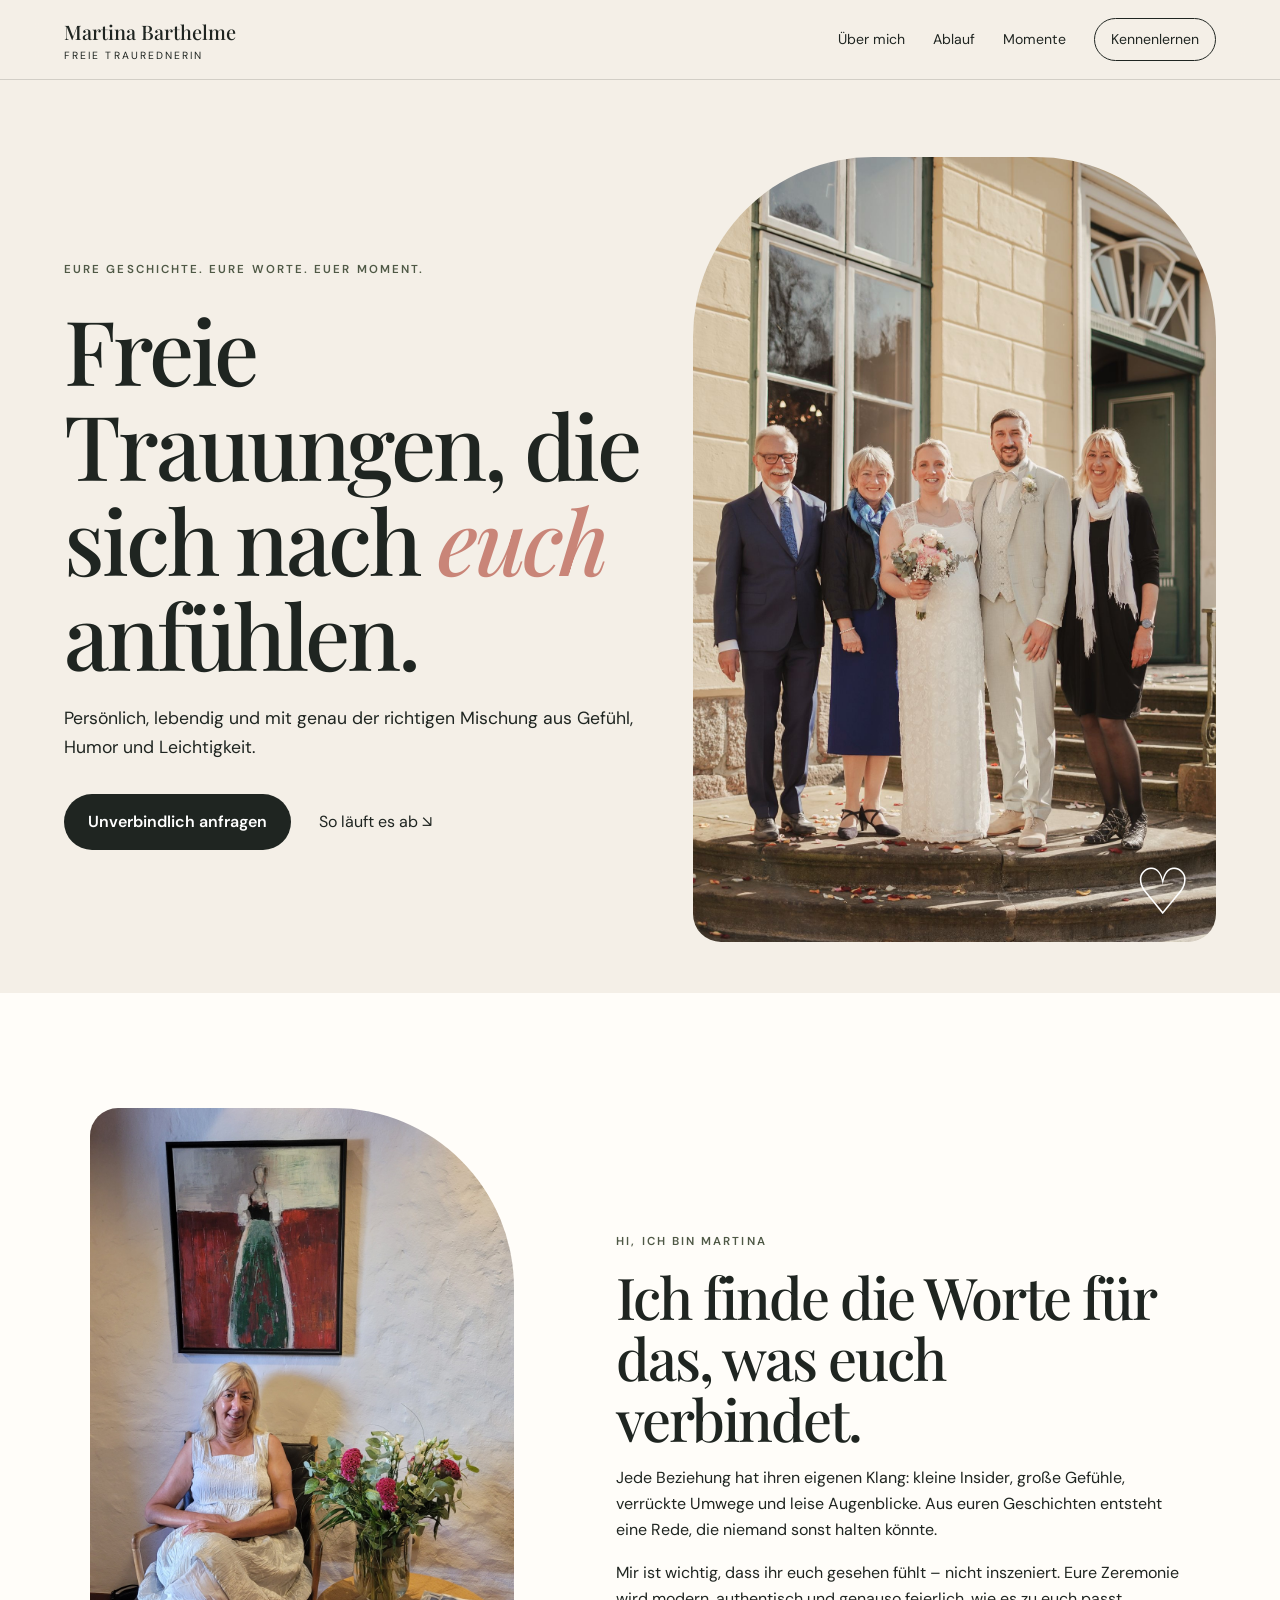
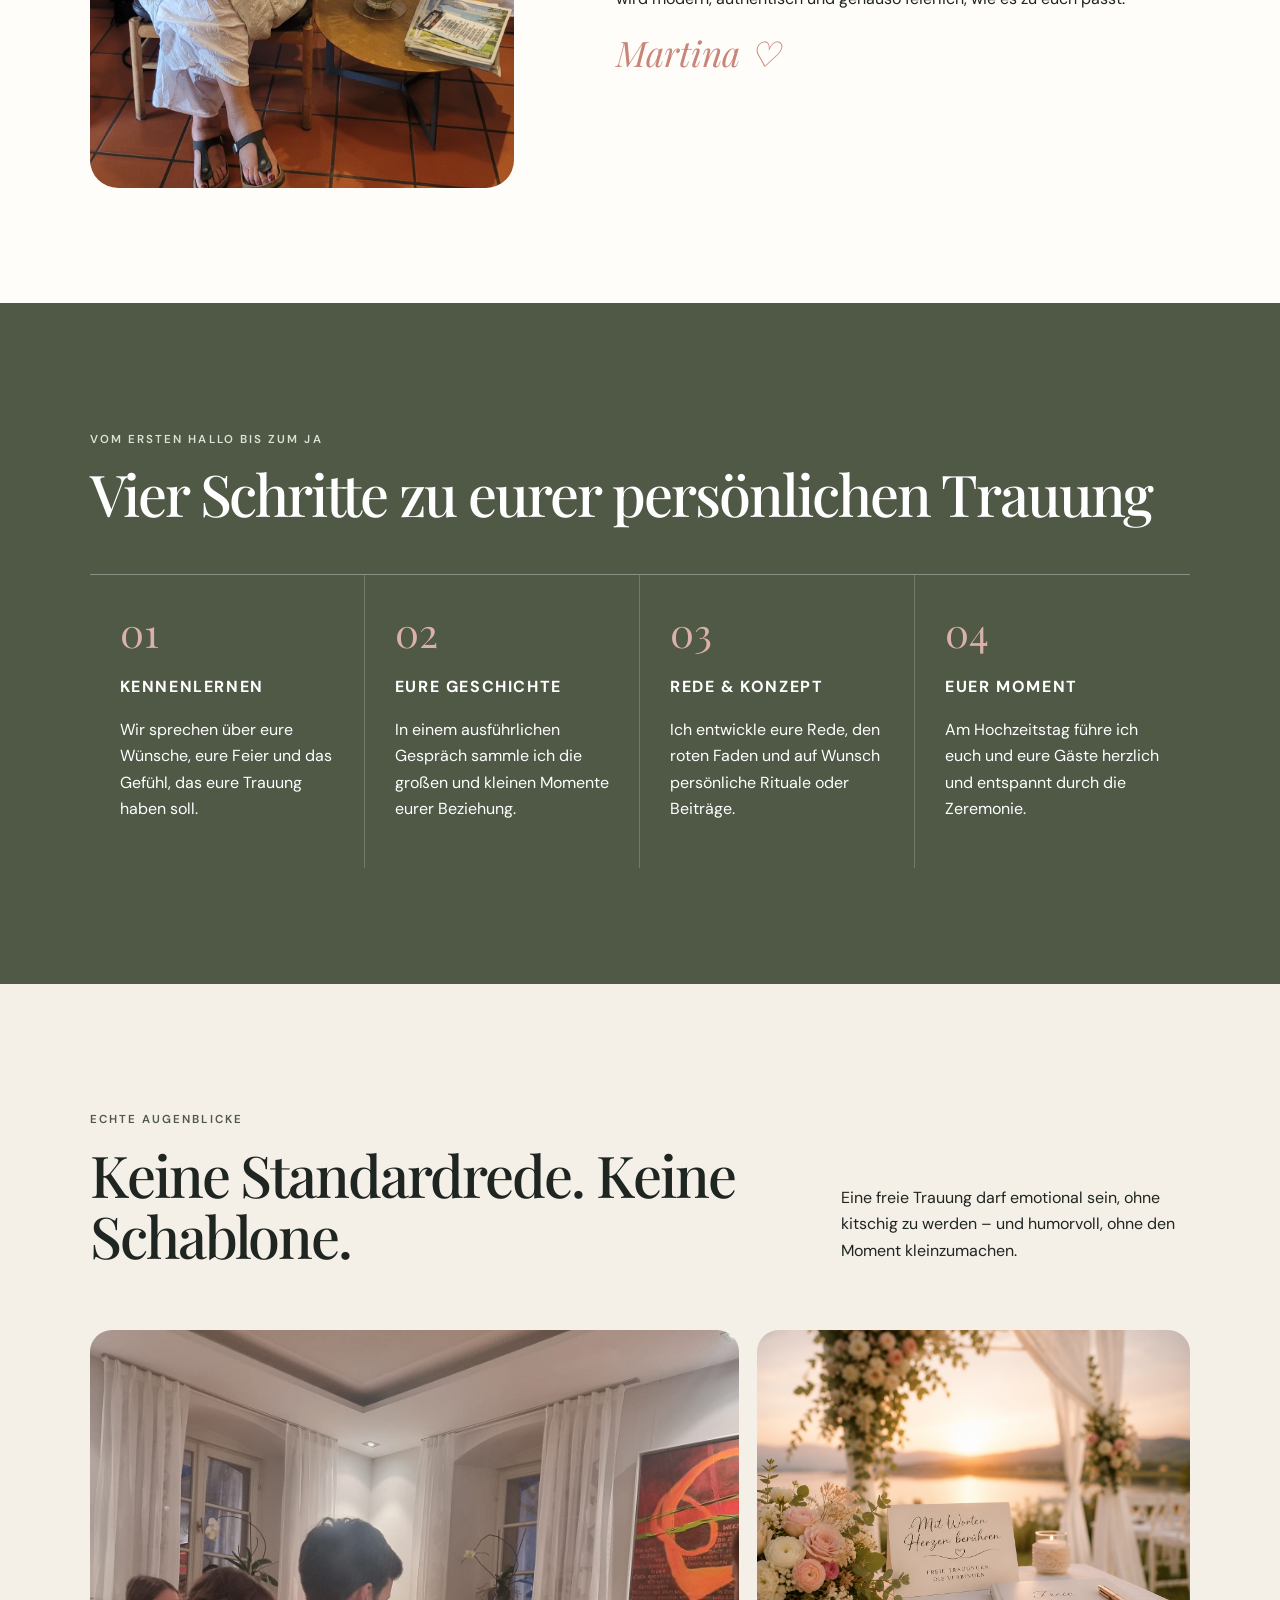
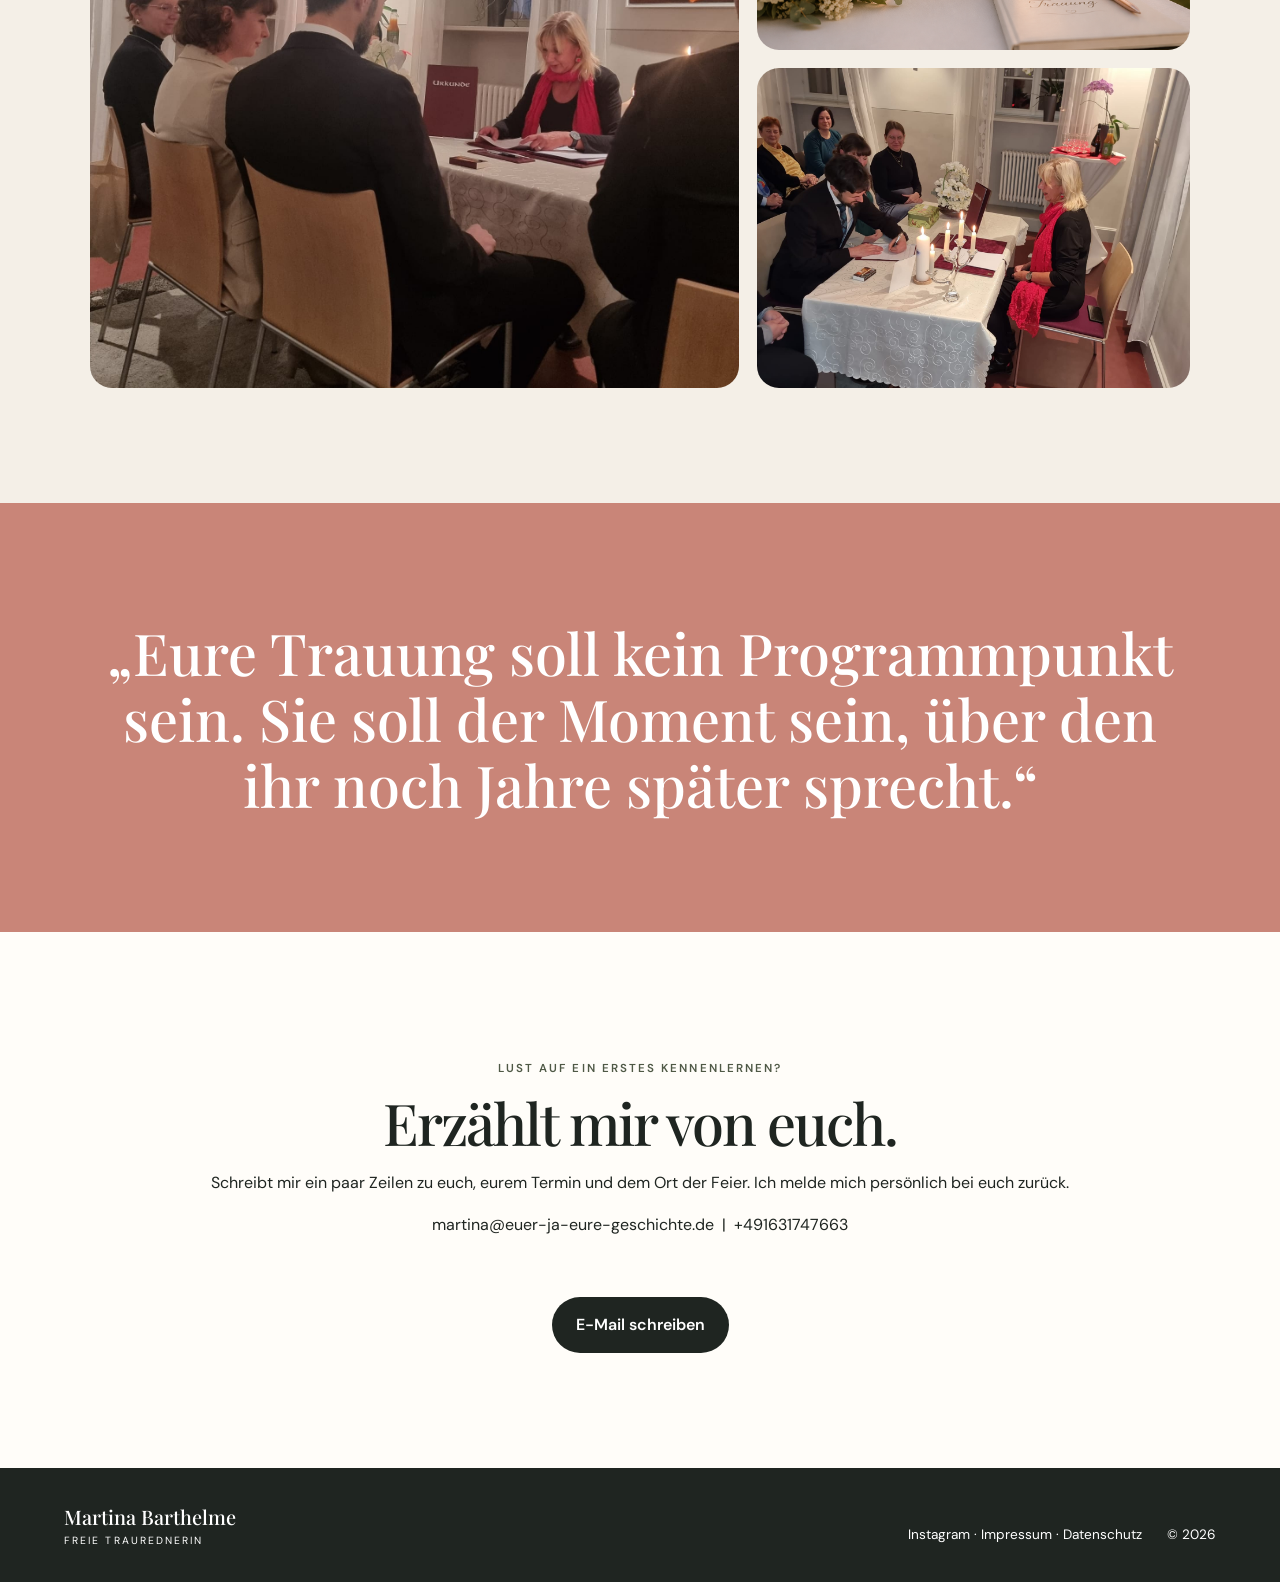
==== commit 666b0746: "Update index.html" ====
--- a/index.html
+++ b/index.html
@@ -24,12 +24,12 @@
         <a href="mailto:martina@euer-ja-eure-geschichte.de">
           martina@euer-ja-eure-geschichte.de
         </a>
-
+&nbsp;|&nbsp;
         <a href="tel:+491631747663">
-          0163 1747663
+          +491631747663
         </a>
       </div>
-
+<p>&nbsp;</p>
       <div class="contact-cta">
         <a class="button"
            href="mailto:martina@euer-ja-eure-geschichte.de?subject=Anfrage%20freie%20Trauung">
--- a/styles.css
+++ b/styles.css
@@ -14,4 +14,32 @@
       cursor:pointer;
       background:var(--ink);
       color:#fff;
-    }{display:inline-block;border:0;border-radius:99px;background:var(--ink);color:white;padding:15px 24px;font:600 1rem "DM Sans"}.heroimg{position:relative;min-height:650px;border-radius:180px 180px 28px 28px;overflow:hidden}.heroimg i{position:absolute;right:25px;bottom:12px;color:white;font:4rem serif}.about,.contact{padding:9vw 7vw;background:var(--paper);display:grid;grid-template-columns:.85fr 1.15fr;gap:8vw;align-items:center}.portrait{height:680px;border-radius:28px 180px 28px 28px;overflow:hidden}.sign{font:italic 2.2rem "Playfair Display";color:var(--rose)}.process{padding:9vw 7vw;background:var(--olive);color:white}.process .kicker{color:#dce3d6}.steps{display:grid;grid-template-columns:repeat(4,1fr);margin-top:50px;border-top:1px solid #ffffff55}.steps article{padding:30px;border-right:1px solid #ffffff33}.steps article:last-child{border:0}.steps b{font:2.5rem "Playfair Display";color:#d9b1a8}.steps h3{text-transform:uppercase;letter-spacing:.1em;font-size:1rem}.moments{padding:9vw 7vw}.intro{display:grid;grid-template-columns:1.3fr .7fr;gap:8vw;align-items:end}.gallery{display:grid;grid-template-columns:1.2fr .8fr;grid-template-rows:320px 320px;gap:18px;margin-top:50px}.gallery figure{margin:0;overflow:hidden;border-radius:22px}.gallery .big{grid-row:1/3}.quote{padding:9vw 8vw;background:var(--rose);color:white;text-align:center;font:500 clamp(2rem,4.5vw,4.8rem)/1.15 "Playfair Display"}.contact form{display:grid;gap:17px}.contact label{display:grid;gap:6px;font-size:.85rem;font-weight:600}input,textarea{border:0;border-bottom:1px solid var(--line);background:transparent;padding:12px 2px;font:inherit}footer{padding:35px 5vw;background:var(--ink);color:white;display:grid;grid-template-columns:1fr auto auto;gap:25px;align-items:end;font-size:.85rem}footer .brand{font-size:1rem}@media(max-width:900px){#menu{display:block}nav{display:none;position:absolute;top:75px;left:5vw;right:5vw;background:var(--paper);padding:20px;border-radius:20px;flex-direction:column;align-items:stretch}nav.open{display:flex}.hero,.about,.contact{grid-template-columns:1fr}.heroimg{min-height:520px}.portrait{height:550px}.steps{grid-template-columns:1fr 1fr}.intro{grid-template-columns:1fr}footer{grid-template-columns:1fr}}@media(max-width:600px){header{padding:15px 20px}.hero,.about,.process,.moments,.contact{padding:65px 22px}.heroimg{min-height:420px;border-radius:110px 110px 24px 24px}.actions{align-items:flex-start;flex-direction:column}.steps{grid-template-columns:1fr}.steps article{border-right:0;border-bottom:1px solid #ffffff33}.gallery{grid-template-columns:1fr;grid-template-rows:420px 300px 300px}.gallery .big{grid-row:auto}}
+    }{display:inline-block;border:0;border-radius:99px;background:var(--ink);color:white;padding:15px 24px;font:600 1rem "DM Sans"}
+.heroimg{position:relative;min-height:650px;border-radius:180px 180px 28px 28px;overflow:hidden}
+.heroimg i{position:absolute;right:25px;bottom:12px;color:white;font:4rem serif}
+.about,.contact{padding:9vw 7vw;background:var(--paper);display:grid;grid-template-columns:.85fr 1.15fr;gap:8vw;align-items:center}
+.portrait{height:680px;border-radius:28px 180px 28px 28px;overflow:hidden}.sign{font:italic 2.2rem "Playfair Display";color:var(--rose)}
+.process{padding:9vw 7vw;background:var(--olive);color:white}
+.process .kicker{color:#dce3d6}.steps{display:grid;grid-template-columns:repeat(4,1fr);margin-top:50px;border-top:1px solid #ffffff55}.steps article{padding:30px;border-right:1px solid #ffffff33}
+.steps article:last-child{border:0}.steps b{font:2.5rem "Playfair Display";color:#d9b1a8}.steps h3{text-transform:uppercase;letter-spacing:.1em;font-size:1rem}.moments{padding:9vw 7vw}.intro{display:grid;grid-template-columns:1.3fr .7fr;gap:8vw;align-items:end}.gallery{display:grid;grid-template-columns:1.2fr .8fr;grid-template-rows:320px 320px;gap:18px;margin-top:50px}.gallery figure{margin:0;overflow:hidden;border-radius:22px}.gallery .big{grid-row:1/3}.quote{padding:9vw 8vw;background:var(--rose);color:white;text-align:center;font:500 clamp(2rem,4.5vw,4.8rem)/1.15 "Playfair Display"}.contact form{display:grid;gap:17px}.contact label{display:grid;gap:6px;font-size:.85rem;font-weight:600}input,textarea{border:0;border-bottom:1px solid var(--line);background:transparent;padding:12px 2px;font:inherit}footer{padding:35px 5vw;background:var(--ink);color:white;display:grid;grid-template-columns:1fr auto auto;gap:25px;align-items:end;font-size:.85rem}footer .brand{font-size:1rem}@media(max-width:900px){#menu{display:block}nav{display:none;position:absolute;top:75px;left:5vw;right:5vw;background:var(--paper);padding:20px;border-radius:20px;flex-direction:column;align-items:stretch}nav.open{display:flex}
+                                                                                                                                                                                                                                                                                                                                                                                                                                                                                                                                                                                                                                                                                                                                                                                                                                                                                                                                                                                                                                                     .hero,.about,.contact{grid-template-columns:1fr}.heroimg{min-height:520px}.portrait{height:550px}.steps{grid-template-columns:1fr 1fr}
+                                                                                                                                                                                                                                                                                                                                                                                                                                                                                                                                                                                                                                                                                                                                                                                                                                                                                                                                                                                                                                                     .intro{grid-template-columns:1fr}footer{grid-template-columns:1fr}}@media(max-width:600px){header{padding:15px 20px}.hero,.about,.process,.moments,.contact{padding:65px 22px}.heroimg{min-height:420px;border-radius:110px 110px 24px 24px}.actions{align-items:flex-start;flex-direction:column}.steps{grid-template-columns:1fr}.steps article{border-right:0;border-bottom:1px solid #ffffff33}.gallery{grid-template-columns:1fr;grid-template-rows:420px 300px 300px}.gallery 
+                                                                                                                                                                                                                                                                                                                                                                                                                                                                                                                                                                                                                                                                                                                                                                                                                                                                                                                                                                                                                                                                                                                                                .big{grid-row:auto}}
+.contact {
+    display: block;
+    padding: 9vw 7vw;
+    background: var(--paper);
+    text-align: center;
+}
+
+.contact > div {
+    width: 100%;
+    max-width: none;
+}
+
+.contact p {
+    width: 100%;
+    max-width: none;
+    margin-left: 0;
+    margin-right: 0;
+}
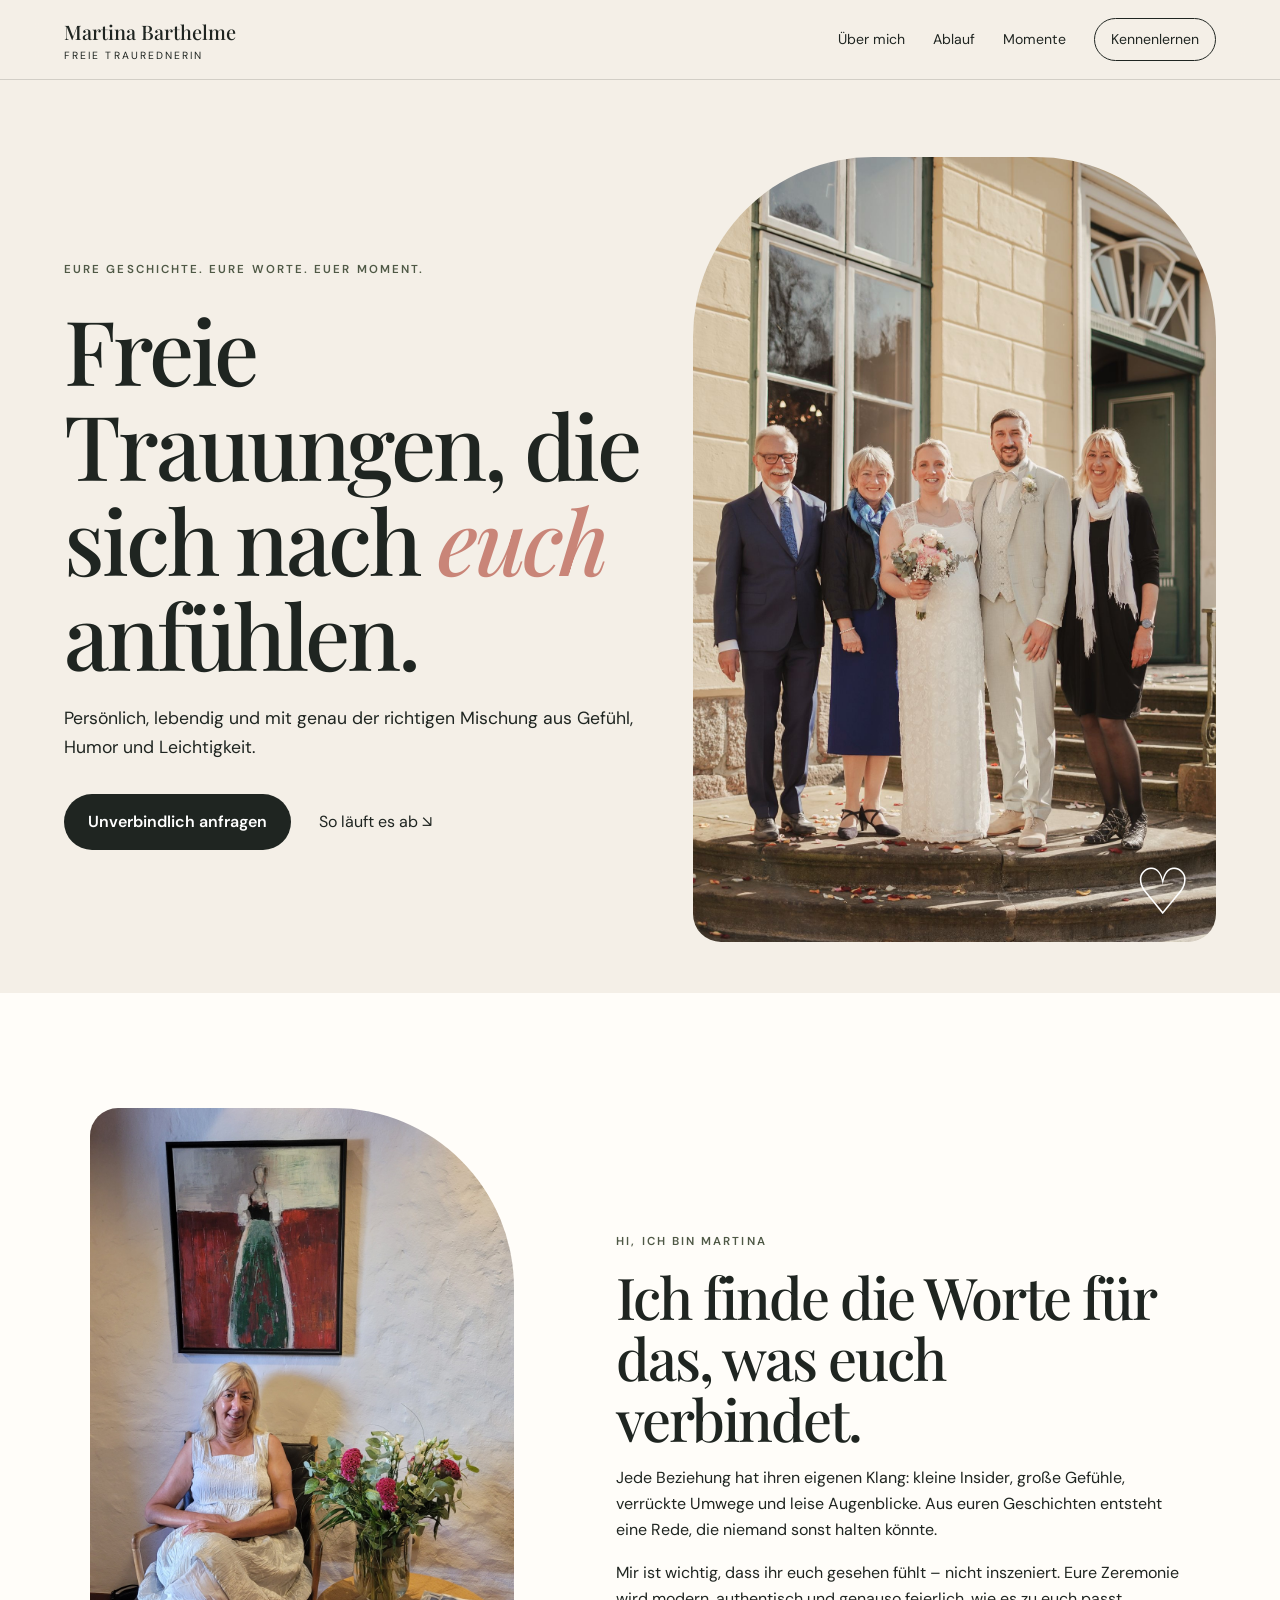
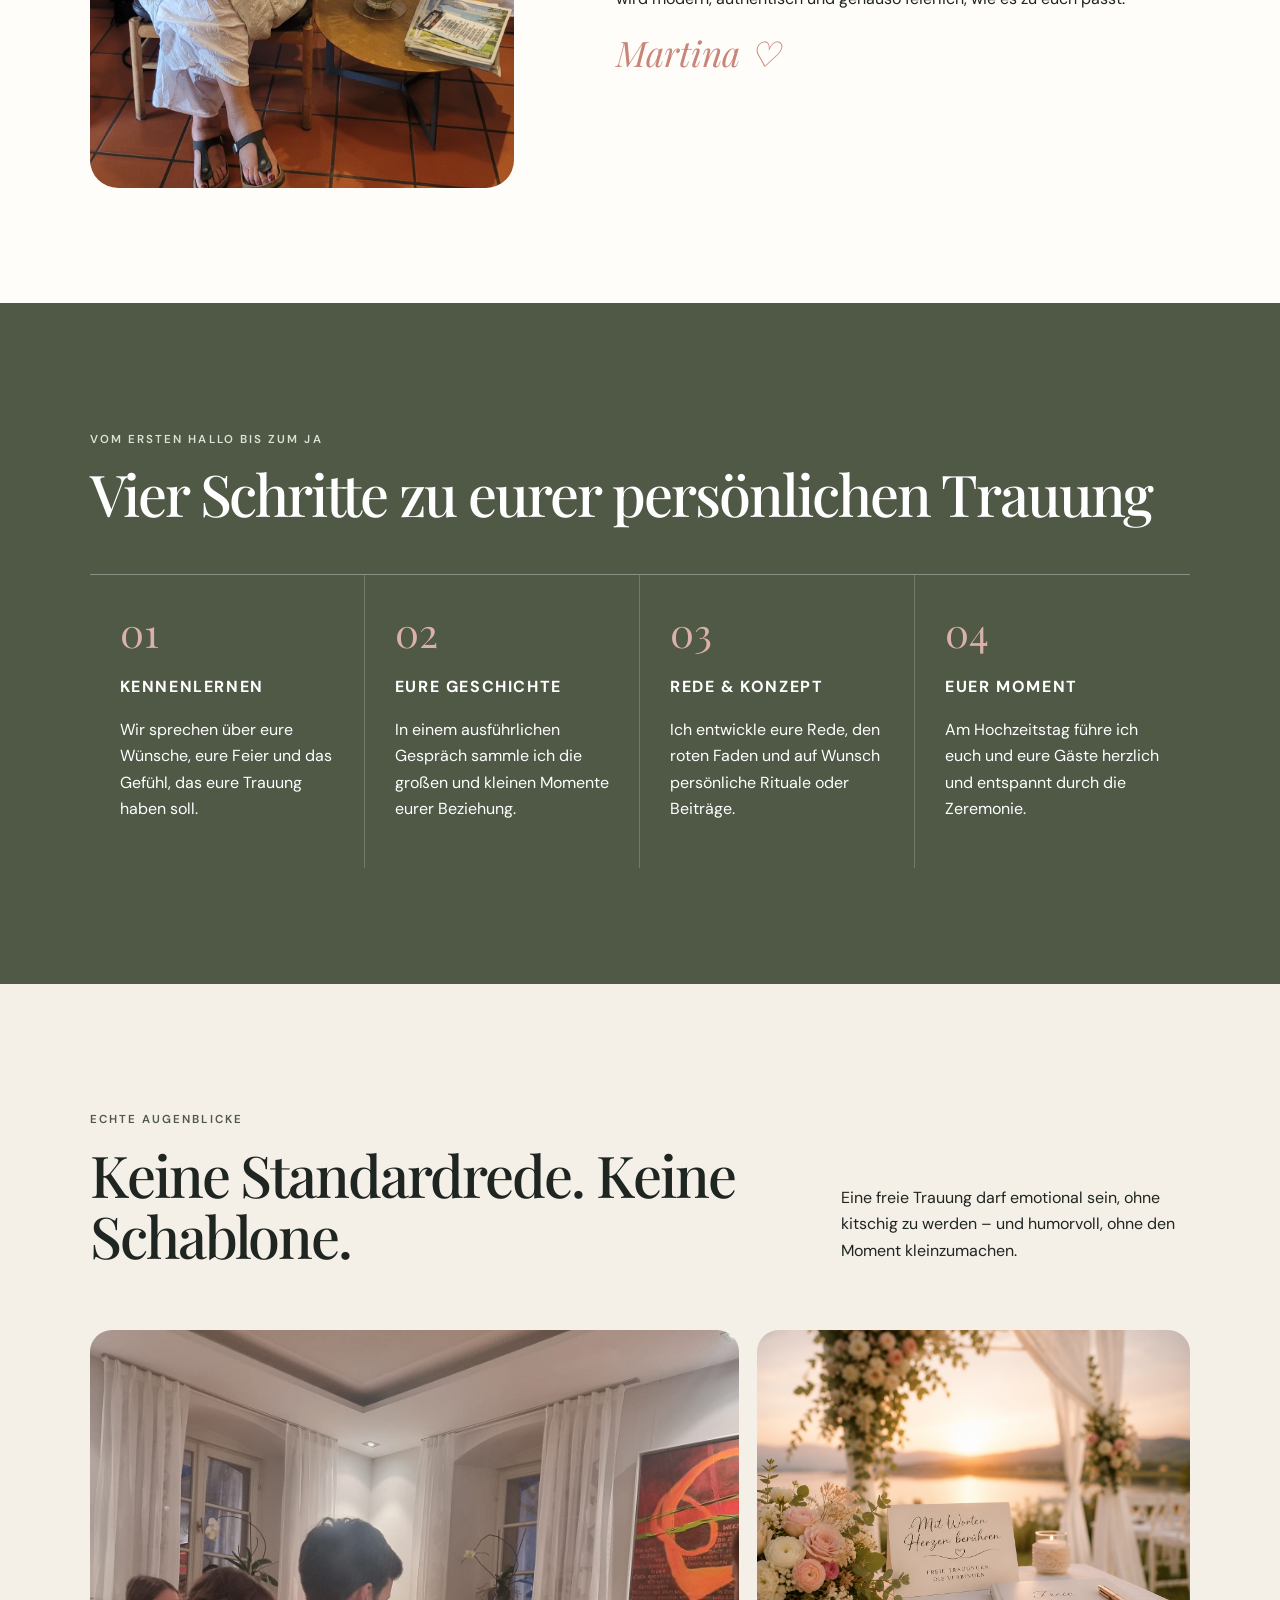
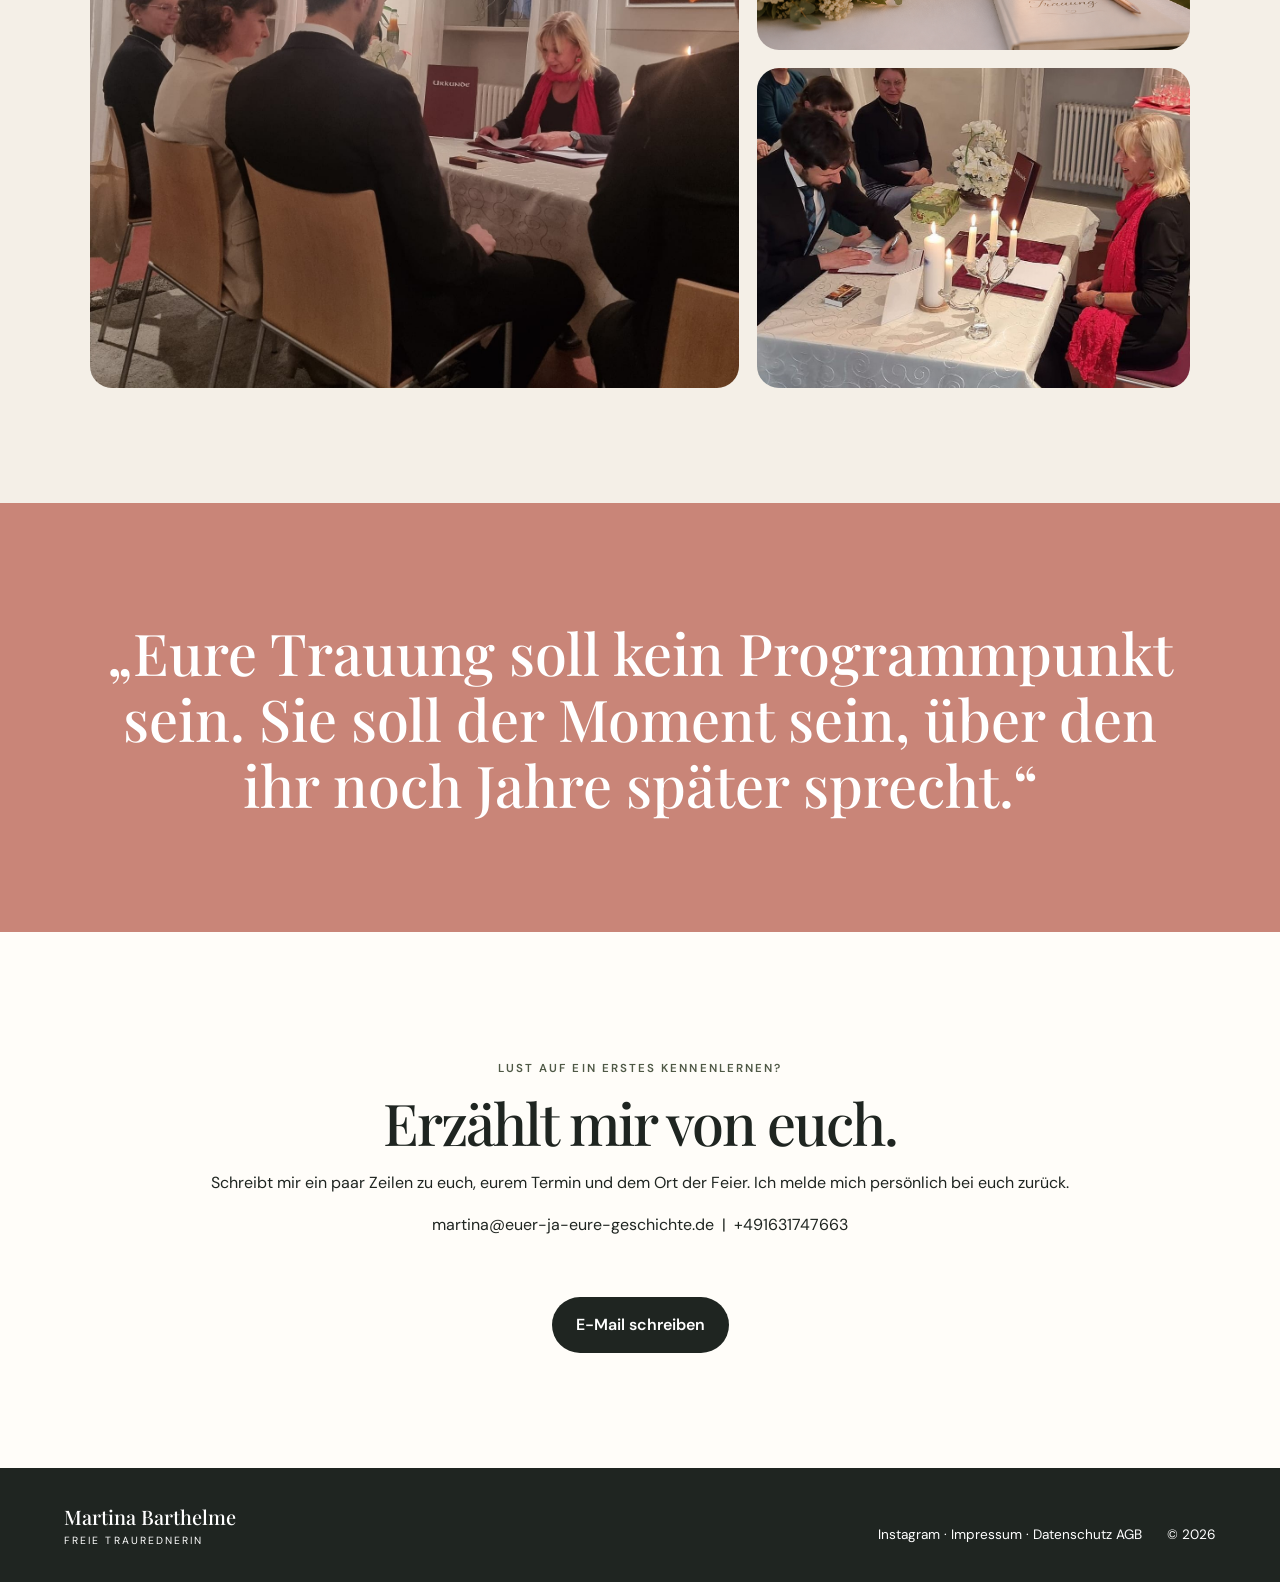
==== commit 1336aa23: "Add link to AGB in footer" ====
--- a/index.html
+++ b/index.html
@@ -48,6 +48,7 @@
     <b>Martina Barthelme</b><span>Freie Traurednerin</span></div><div><a href="#">Instagram</a> · 
       <a href="impressum.html">Impressum</a> · 
       <a href="datenschutz_martina_barthelme.html">Datenschutz</a>
+       <a href="agb_martina_barthelme.html">AGB</a>
     </div><span>© 2026</span>
 </footer>
   <script src="script.js"></script> 
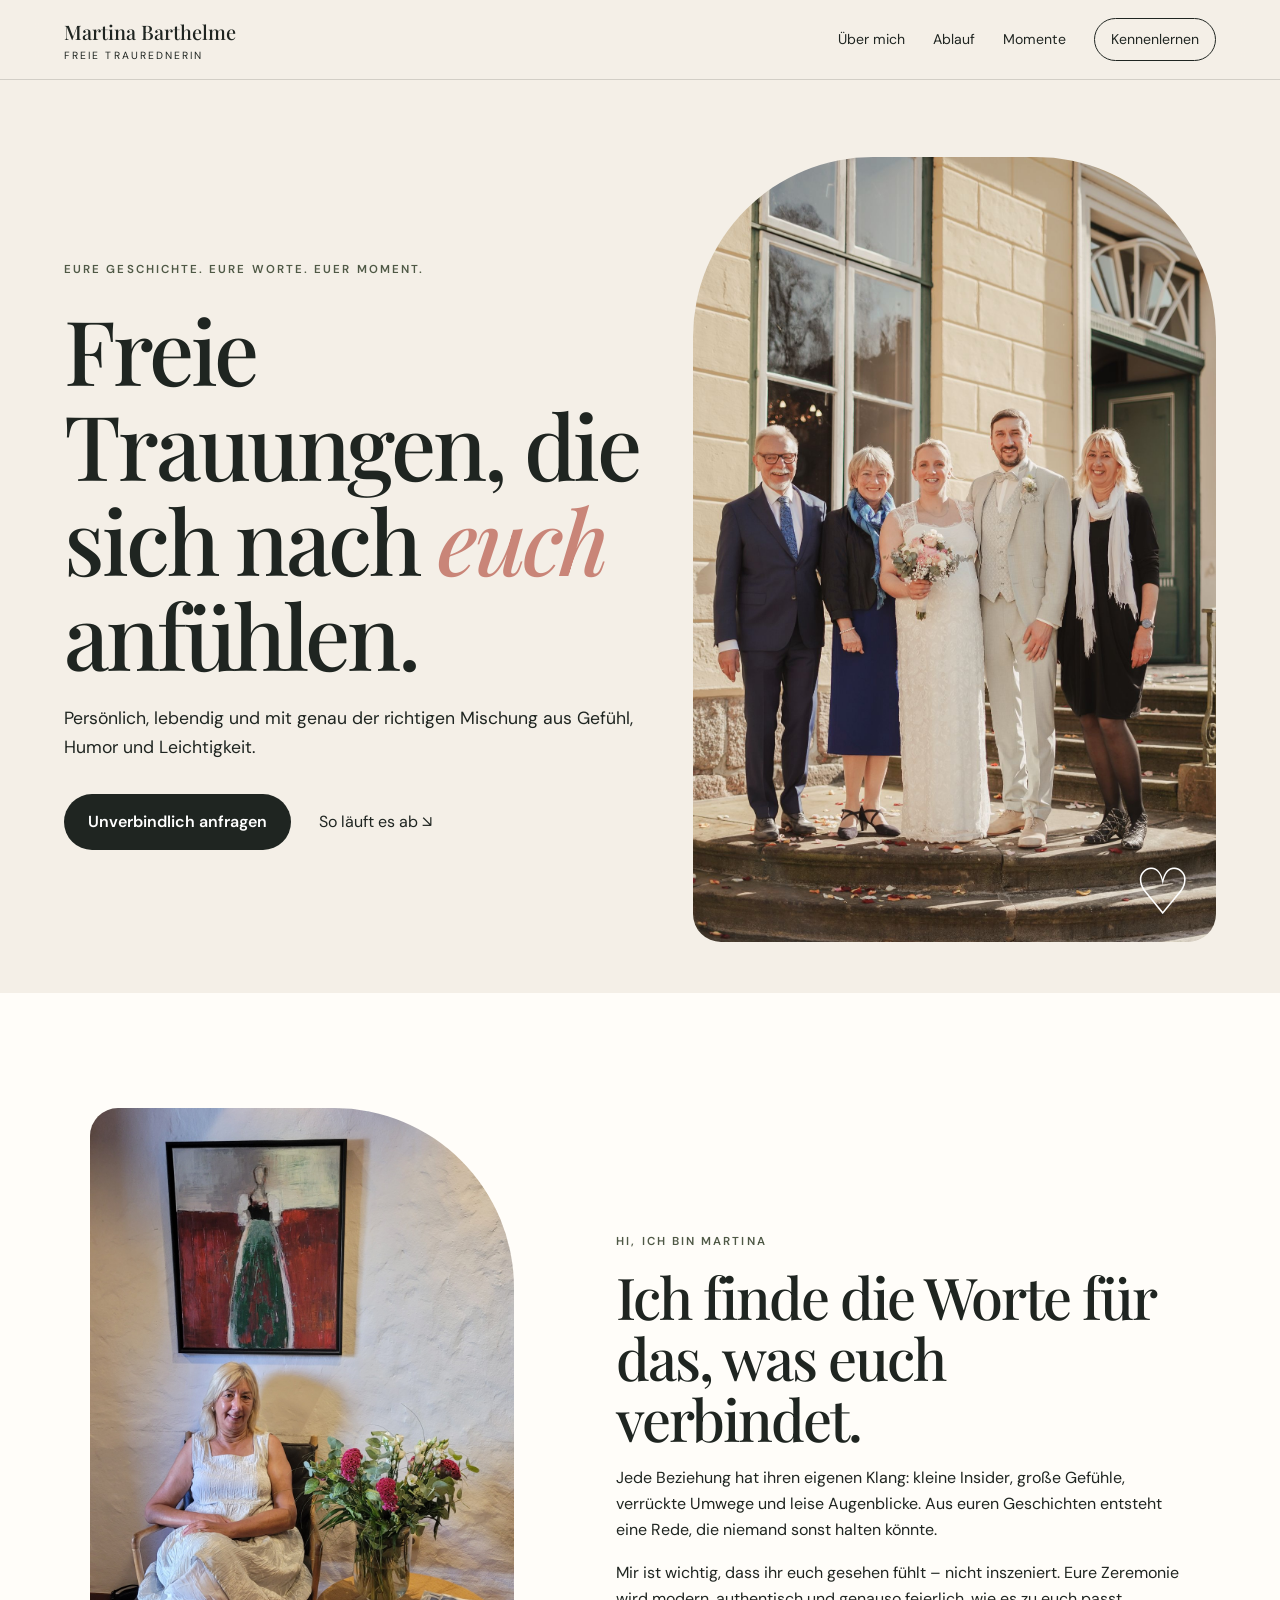
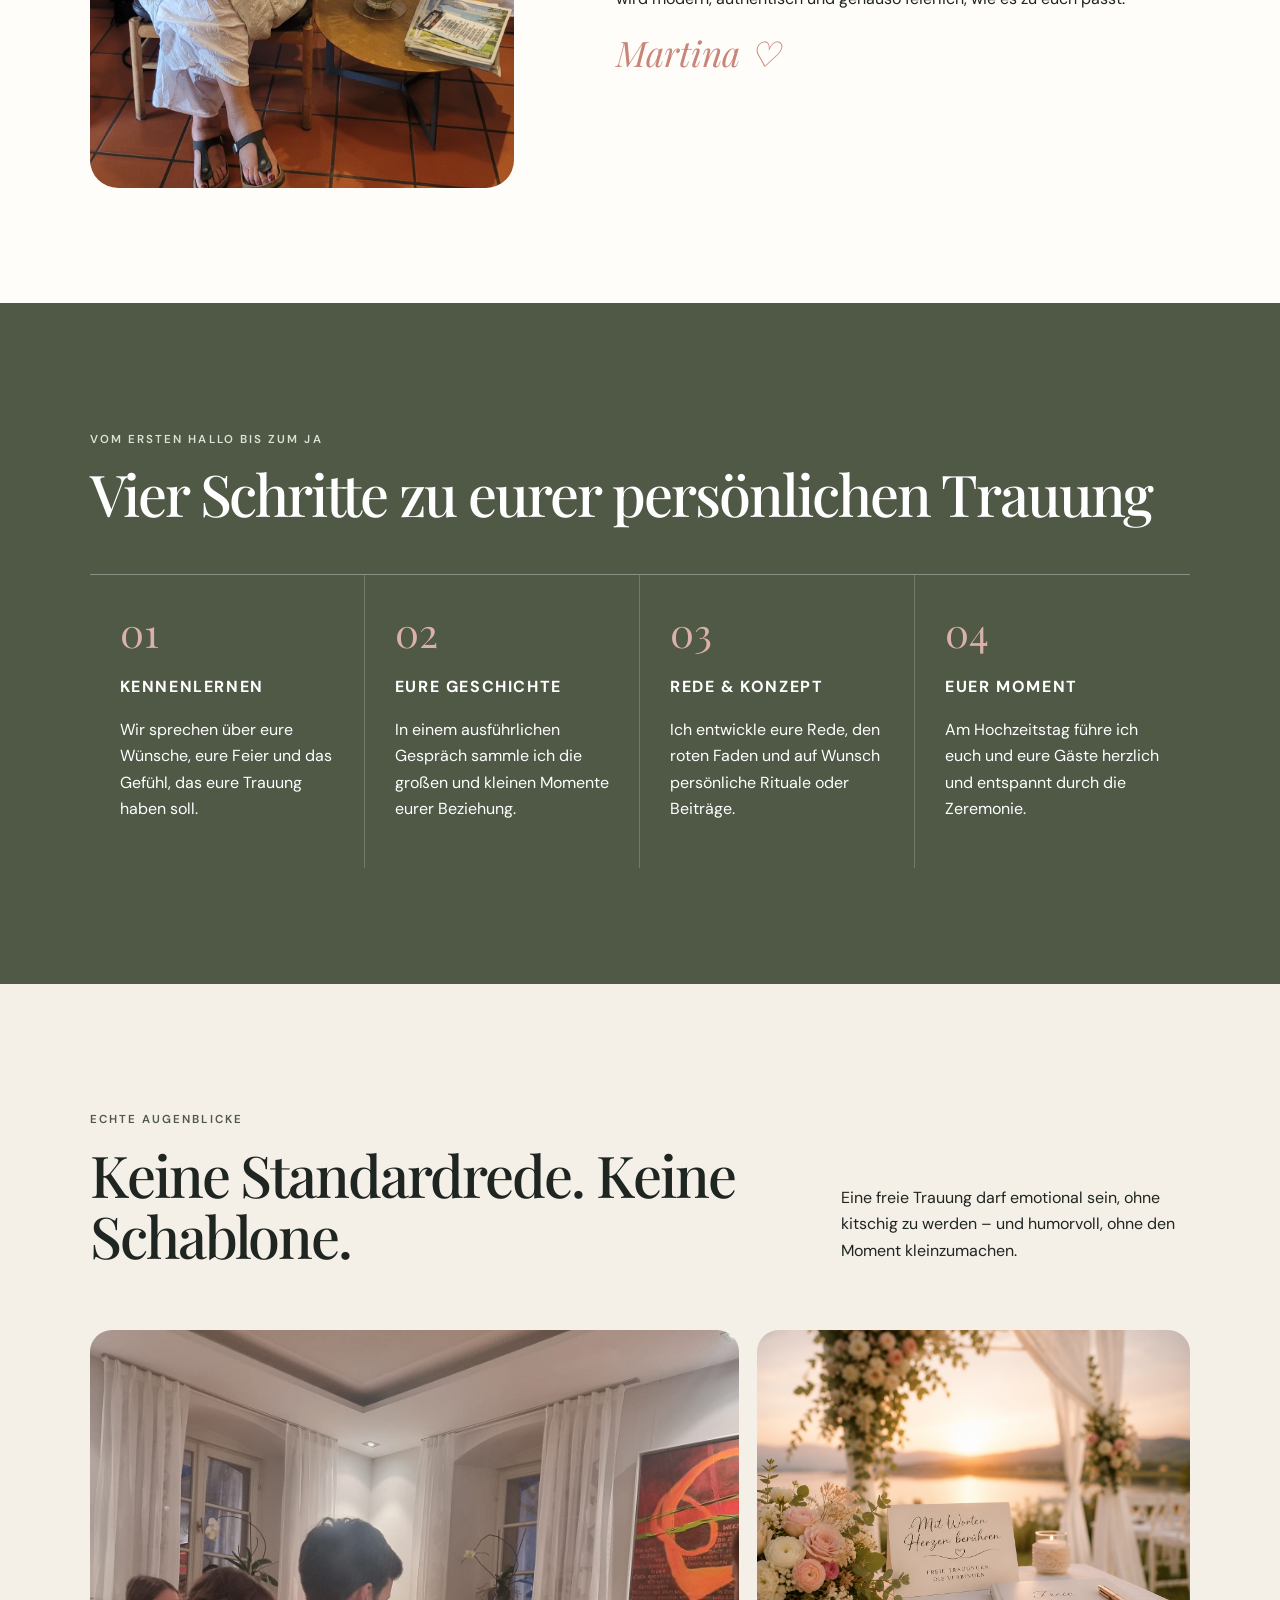
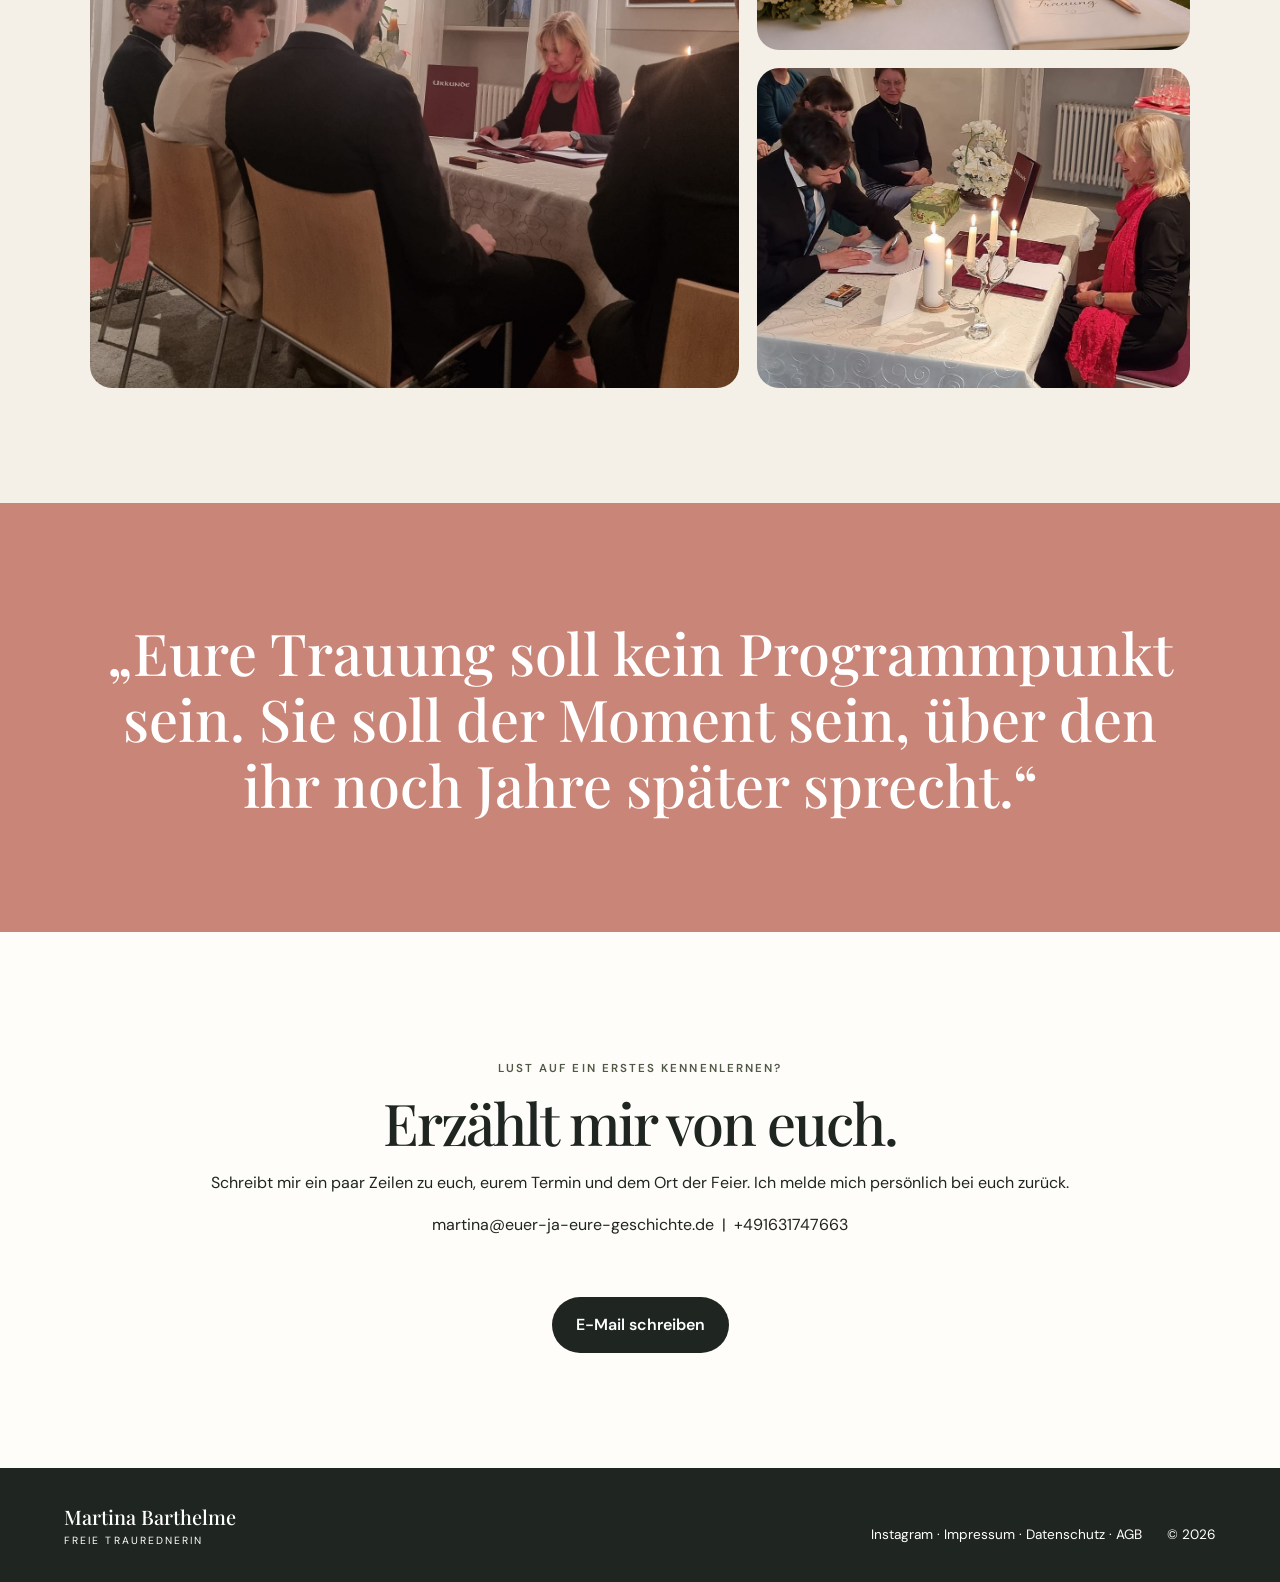
==== commit 2f227e17: "Add separator to footer links in index.html" ====
--- a/index.html
+++ b/index.html
@@ -47,7 +47,7 @@
   <div class="brand">
     <b>Martina Barthelme</b><span>Freie Traurednerin</span></div><div><a href="#">Instagram</a> · 
       <a href="impressum.html">Impressum</a> · 
-      <a href="datenschutz_martina_barthelme.html">Datenschutz</a>
+      <a href="datenschutz_martina_barthelme.html">Datenschutz</a> · 
        <a href="agb_martina_barthelme.html">AGB</a>
     </div><span>© 2026</span>
 </footer>
